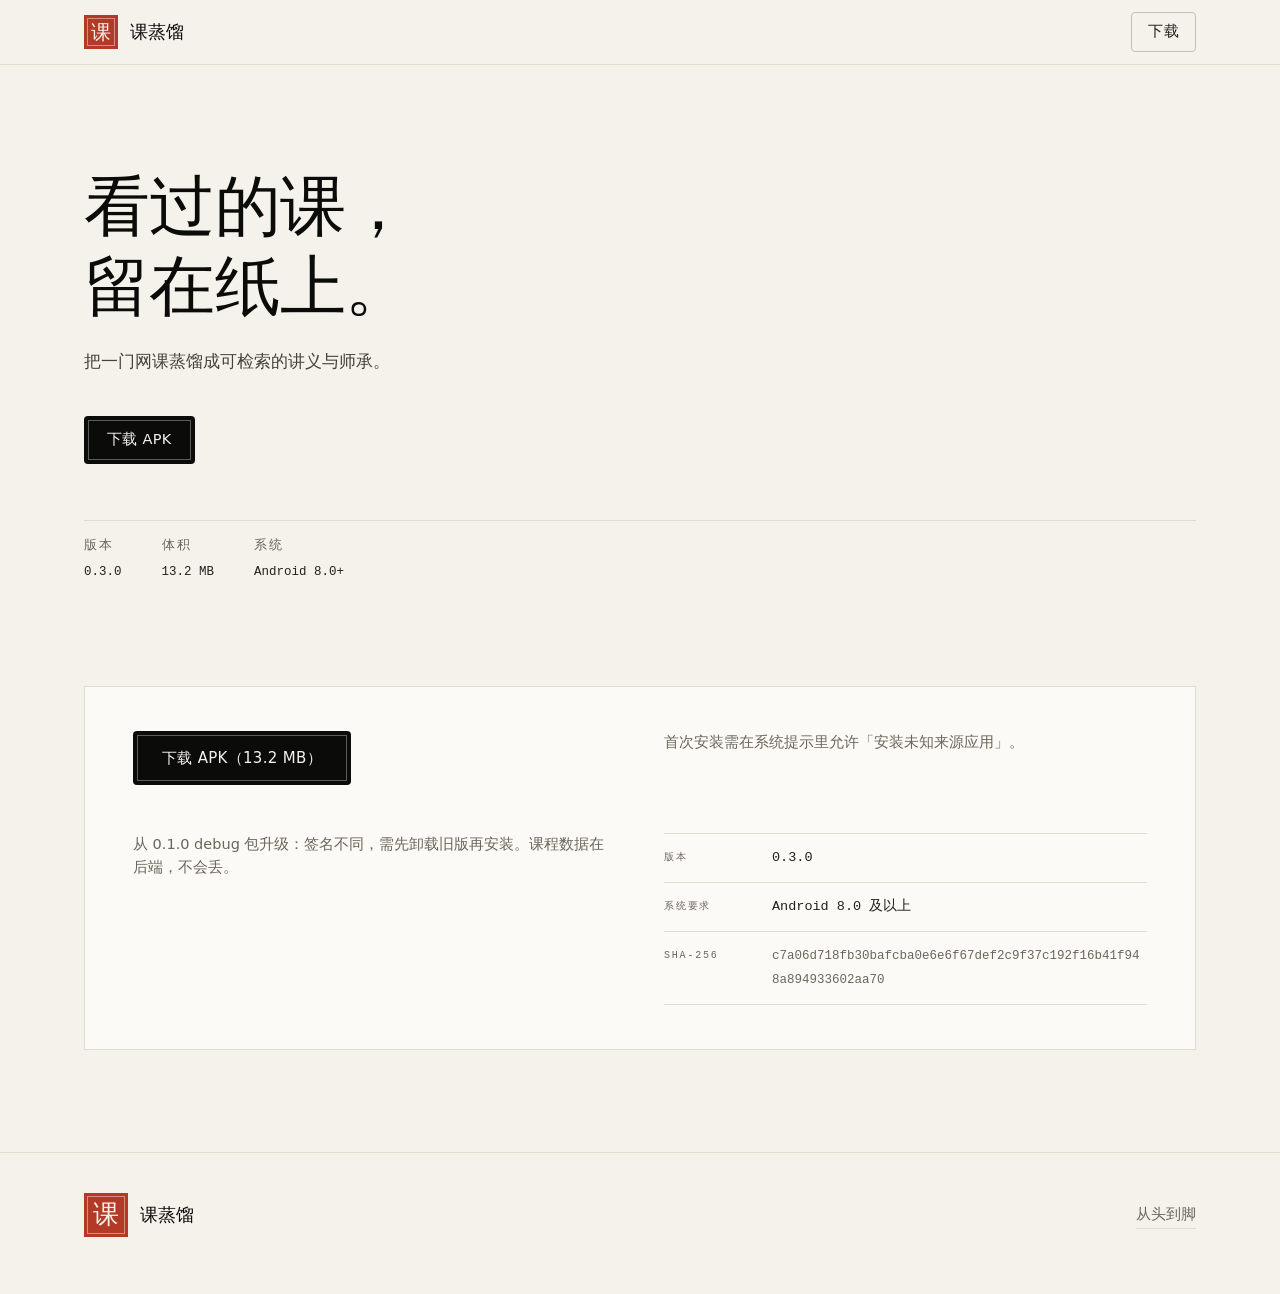
==== index.html @ f577db92 "换包：0.3.0 最终构建（401 全局退出）" ====
<!DOCTYPE html>
<html lang="zh-CN">
<head>
<meta charset="utf-8">
<meta name="viewport" content="width=device-width, initial-scale=1">
<title>课蒸馏</title>
<meta name="description" content="把一门网课蒸馏成可检索的讲义与师承。">
<link rel="canonical" href="https://dpenglish-com.github.io/keliuzheng-site/">
<meta name="theme-color" content="#F5F2EB" media="(prefers-color-scheme: light)">
<meta name="theme-color" content="#111110" media="(prefers-color-scheme: dark)">

<meta property="og:type" content="website">
<meta property="og:title" content="课蒸馏">
<meta property="og:description" content="把一门网课蒸馏成可检索的讲义与师承。">
<meta property="og:url" content="https://dpenglish-com.github.io/keliuzheng-site/">
<meta property="og:image" content="https://dpenglish-com.github.io/keliuzheng-site/assets/og.png">
<meta property="og:image:width" content="1200">
<meta property="og:image:height" content="630">
<meta property="og:locale" content="zh_CN">
<meta name="twitter:card" content="summary_large_image">

<!-- 站点图标：一枚朱印。纯几何，不含文字，不依赖系统字体。 -->
<link rel="icon" href="./favicon.svg" type="image/svg+xml">
<link rel="apple-touch-icon" href="./assets/apple-touch-icon.png">
<script>document.documentElement.className += " js";</script>
<link rel="stylesheet" href="./styles.css">

<script type="application/ld+json">
{
  "@context": "https://schema.org",
  "@type": "SoftwareApplication",
  "name": "课蒸馏",
  "applicationCategory": "EducationalApplication",
  "operatingSystem": "Android 8.0 及以上",
  "softwareVersion": "0.3.0",
  "url": "https://dpenglish-com.github.io/keliuzheng-site/",
  "description": "把一门网课蒸馏成可检索的讲义与师承。",
  "offers": { "@type": "Offer", "price": "0", "priceCurrency": "CNY" }
}
</script>
</head>
<body>

<a class="skip-link" href="#main">跳到主要内容</a>

<header class="site-header" id="site-header">
  <div class="wrap header-inner">
    <a class="brand" href="#top">
      <span class="seal" aria-hidden="true">课</span>
      <span>课蒸馏</span>
    </a>
    <a class="btn btn-line btn-small" href="#download">下载</a>
  </div>
</header>

<main id="main">

  <!-- ===================== 首屏 ===================== -->
  <section class="hero" id="top">
    <div class="wrap">
      <h1>看过的课，<br>留在纸上。</h1>
      <p class="hero-sub">把一门网课蒸馏成可检索的讲义与师承。</p>
      <div class="hero-actions">
        <a class="btn btn-primary" href="./downloads/Keliuzheng-0.3.0-release.apk" download>下载 APK</a>
      </div>
      <dl class="facts">
        <div><dt>版本</dt><dd>0.3.0</dd></div>
        <div><dt>体积</dt><dd>13.2 MB</dd></div>
        <div><dt>系统</dt><dd>Android 8.0+</dd></div>
      </dl>
    </div>
  </section>

  <!-- ===================== 下载 ===================== -->
  <section class="section" id="download">
    <div class="wrap">
      <div class="download-panel" data-reveal>
        <a class="btn btn-primary btn-large" href="./downloads/Keliuzheng-0.3.0-release.apk" download>下载 APK（13.2 MB）</a>
        <p class="download-hint">首次安装需在系统提示里允许「安装未知来源应用」。</p>
        <p class="download-hint">从 0.1.0 debug 包升级：签名不同，需先卸载旧版再安装。课程数据在后端，不会丢。</p>
        <dl class="download-specs">
          <div><dt>版本</dt><dd>0.3.0</dd></div>
          <div><dt>系统要求</dt><dd>Android 8.0 及以上</dd></div>
          <div><dt>SHA-256</dt><dd><code class="hash">c7a06d718fb30bafcba0e6e6f67def2c9f37c192f16b41f948a894933602aa70</code></dd></div>
        </dl>
      </div>
    </div>
  </section>

</main>

<footer class="site-footer" id="footer">
  <div class="wrap footer-inner">
    <div class="footer-brand">
      <span class="seal seal-lg" aria-hidden="true">课</span>
      <strong>课蒸馏</strong>
    </div>
    <a class="footer-link" href="https://dpenglish-com.github.io/">从头到脚</a>
  </div>
</footer>

<script src="./main.js" defer></script>
</body>
</html>
---- styles.css ----
/* =========================================================================
   课蒸馏 · 官网
   视觉沿用 App 的 INK 卷（.stitch/DESIGN.md）：宣纸底、焦墨字、单色朱砂，
   零阴影、零图标，分区靠细线与纸色深浅。
   页面只有四块：页头、首屏、下载、页脚。没有别的。

   与母站、PaperEcho 两站共用同一套骨架：6 档字阶、同一组间距与动效令牌、
   同一组组件名（.site-header / .btn / .site-footer / 作者与反馈）。
   差异只在色板 —— 这里是宣纸焦墨朱砂，而不是母站的中性深色。
   ========================================================================= */

/* ---------------------------------------------------------------- 纸墨 */
:root {
  --canvas: #F5F2EB;   /* 宣纸：页面底 */
  --page:   #FCFAF6;   /* 书页：比画布更亮，纸因此有厚度 */
  --edge:   #E2DCCC;

  --ink:    #0B0B0A;   /* 焦墨：标题、主操作 */
  --ink-2:  #22211D;   /* 重墨：强调正文 */
  --ink-3:  #45423B;   /* 中墨：正文 */
  --ink-4:  #6A665C;   /* 淡墨：元信息、尾注（受 AA 约束的取值） */

  --vermilion: #B23A26;  /* 朱砂：印、当前 */

  --hair: #E2DCCE;     /* 发丝线 1px */
  --rule: #C6BFAD;     /* 结构线 1px */

  --serif: "Noto Serif SC", "Source Han Serif SC", "Songti SC", "Noto Serif", serif;
  --sans: "IBM Plex Sans", "IBM Plex Sans SC", "PingFang SC", "Noto Sans SC",
          system-ui, sans-serif;
  --mono: "JetBrains Mono", "SF Mono", Menlo, ui-monospace, monospace;

  /* ---- 字阶：与母站、PaperEcho 同一套 6 档 ---- */
  --t-display: clamp(40px, 5.4vw, 66px);
  --t-title:   clamp(26px, 3.1vw, 38px);
  --t-lead:    clamp(17px, 1.3vw, 19px);
  --t-body:    16.5px;
  --t-small:   14.5px;
  --t-micro:   12.5px;

  --lh-display: 1.2;
  --lh-title:   1.34;
  --lh-body:    1.78;

  --gutter: clamp(20px, 5vw, 64px);
  --inline: 12px;
  --maxw: 1240px;
  --step: clamp(72px, 8vw, 128px);

  /* ---- 动效：三档时长 + 两条曲线，与母站同值，全部一次性 ---- */
  --dur-micro: 160ms;
  --dur-ui:    240ms;
  --dur-reveal: 620ms;
  --ease: cubic-bezier(.22, .61, .36, 1);
  --ease-out-expo: cubic-bezier(.16, 1, .3, 1);

  --radius-ctl: 4px;
}

/* 夜读：墨底纸字，「面比底更亮」以保住厚度关系。 */
@media (prefers-color-scheme: dark) {
  :root {
    --canvas: #111110; --page: #191917; --edge: #1E1E1C;
    --ink: #EDEAE2; --ink-2: #DAD6CC; --ink-3: #B9B4A8; --ink-4: #938E82;
    --vermilion: #D4553A;
    --hair: #2A2A27; --rule: #3D3B36;
  }
}

*, *::before, *::after { box-sizing: border-box; }

html { -webkit-text-size-adjust: 100%; scroll-behavior: smooth; }

body {
  margin: 0;
  background: var(--canvas);
  color: var(--ink-3);
  font-family: var(--sans);
  font-size: var(--t-body);
  line-height: var(--lh-body);
  letter-spacing: 0;
  -webkit-font-smoothing: antialiased;
  text-rendering: optimizeLegibility;
}

a { color: inherit; }

h1, h2, h3 {
  font-family: var(--serif);
  font-weight: 400;
  color: var(--ink);
  margin: 0;
  line-height: var(--lh-title);
  letter-spacing: 0;
  text-wrap: balance;
}

h2 { font-size: var(--t-title); }

p { margin: 0; }

code { font-family: var(--mono); font-size: .92em; }

:where(a, button, input, [tabindex]):focus-visible {
  outline: 2px solid var(--vermilion);
  outline-offset: 2px;
  border-radius: var(--radius-ctl);
}

.skip-link {
  position: absolute; left: -9999px; top: 0;
  background: var(--ink); color: var(--canvas);
  padding: 10px 16px; z-index: 100;
}
.skip-link:focus { left: 0; }

/* ---------------------------------------------------------------- 版心 */
.wrap {
  width: 100%;
  max-width: var(--maxw);
  margin: 0 auto;
  padding: 0 var(--gutter);
}

/* ---------------------------------------------------------------- 朱印 */
/* 方形、直角、朱砂填充＋纸色字，内嵌 1px 边款。全站唯一的图形元素。 */
.seal {
  position: relative;
  width: 34px; height: 34px;
  flex: 0 0 auto;
  background: var(--vermilion);
  color: var(--canvas);
  display: grid; place-items: center;
  font-family: var(--serif);
  font-size: 20px; line-height: 1;
  user-select: none;
}
.seal::before {
  content: ""; position: absolute; inset: 3px;
  border: 1px solid currentColor; opacity: .45;
}
.seal-lg { width: 44px; height: 44px; font-size: 26px; }

/* ---------------------------------------------------------------- 页头 */
.site-header {
  position: sticky; top: 0; z-index: 20;
  background: var(--canvas);
  border-bottom: 1px solid var(--hair);
}
/* 滚起来之后换成结构线，页头和内容之间有一条明确的分界 */
.site-header.is-scrolled { border-bottom-color: var(--rule); }

.header-inner {
  display: flex; align-items: center; justify-content: space-between;
  gap: var(--inline);
  height: 64px;
}

.brand {
  display: flex; align-items: center; gap: 12px;
  text-decoration: none;
  font-family: var(--serif); font-size: 18px; color: var(--ink);
}

/* ---------------------------------------------------------------- 按钮 */
.btn {
  display: inline-flex; align-items: center; justify-content: center;
  min-height: 48px; padding: 0 22px;
  font-size: var(--t-small); letter-spacing: .02em;
  text-decoration: none; border-radius: var(--radius-ctl);
  border: 1px solid transparent;
}

/* 主操作：焦墨填充 + 内嵌 1px 纸色细边（印章的边款）。按下缩到 .98。 */
.btn-primary {
  position: relative;
  background: var(--ink); color: var(--canvas);
  transition: transform var(--dur-micro) var(--ease);
}
.btn-primary::before {
  content: ""; position: absolute; inset: 3px;
  border: 1px solid var(--canvas); opacity: .35;
  pointer-events: none;
}
.btn-primary:active { transform: scale(.98); }

.btn-line { border-color: var(--rule); color: var(--ink-2); }
.btn-line:hover { border-color: var(--ink-2); }
.btn { transition: border-color var(--dur-ui) var(--ease), background var(--dur-ui) var(--ease); }

/* 页头里的次要入口：收窄，不抢首屏 */
.btn-small { min-height: 40px; padding: 0 16px; }

.btn-large { min-height: 54px; padding: 0 28px; font-size: 15px; }

/* ---------------------------------------------------------------- 首屏 */
.hero { padding: var(--step) 0; }

.hero h1 {
  font-size: var(--t-display);
  line-height: var(--lh-display);
  letter-spacing: -.01em;
  max-width: 12em;
}

.hero-sub {
  margin-top: 20px;
  font-size: var(--t-lead); line-height: var(--lh-body);
  color: var(--ink-3);
}

.hero-actions { margin-top: 40px; }

/* 三项事实：等宽尾注，淡墨，发丝线分隔 */
.facts {
  display: flex; flex-wrap: wrap; gap: 0;
  margin: 56px 0 0;
  padding: 0;
  border-top: 1px solid var(--hair);
}
.facts > div { padding: 14px 40px 0 0; }
.facts dt {
  font-family: var(--mono); font-size: var(--t-micro); letter-spacing: .18em;
  color: var(--ink-4); text-transform: uppercase;
}
.facts dd {
  margin: 4px 0 0;
  font-family: var(--mono); font-variant-numeric: tabular-nums;
  font-size: var(--t-micro); color: var(--ink-2);
}

/* ---------------------------------------------------------------- 下载 */
.section { padding: 0 0 96px; }

.download-panel {
  display: grid; gap: 28px;
  background: var(--page);
  border: 1px solid var(--hair);
  padding: 36px var(--gutter);
  justify-items: start;
}

.download-hint {
  font-size: var(--t-small); line-height: 1.6;
  color: var(--ink-4);
  max-width: 34em;
}

.download-specs {
  margin: 0;
  width: 100%;
  border-top: 1px solid var(--hair);
}
.download-specs > div {
  display: grid; grid-template-columns: 96px 1fr; gap: 12px;
  padding: 12px 0;
  border-bottom: 1px solid var(--hair);
}
.download-specs dt {
  font-family: var(--mono); font-size: 10px; letter-spacing: .18em;
  color: var(--ink-4); text-transform: uppercase; padding-top: 3px;
}
.download-specs dd {
  margin: 0;
  font-family: var(--mono); font-variant-numeric: tabular-nums;
  font-size: 13.5px; color: var(--ink-2);
}
.hash { word-break: break-all; font-size: var(--t-micro); color: var(--ink-4); }

/* ---------------------------------------------------------------- 页脚 */
.site-footer { border-top: 1px solid var(--hair); padding: 40px 0 56px; }

.footer-inner {
  display: flex; align-items: center; justify-content: space-between;
  gap: var(--inline);
  flex-wrap: wrap;
}

.footer-brand { display: flex; align-items: center; gap: 12px; }
.footer-brand strong {
  font-family: var(--serif); font-weight: 400;
  font-size: 18px; color: var(--ink);
}

.footer-link {
  font-size: var(--t-small); color: var(--ink-4);
  text-decoration: none;
  border-bottom: 1px solid var(--hair);
}
.footer-link { transition: color var(--dur-ui) var(--ease), border-bottom-color var(--dur-ui) var(--ease); }
.footer-link:hover { color: var(--ink-2); border-bottom-color: var(--rule); }

/* ---------------------------------------------------------------- 动效 */
/* 阅读进度：墨线延伸，焦墨不是朱砂——朱砂不做装饰。 */
.read-progress {
  position: fixed; top: 0; left: 0; z-index: 30;
  height: 2px; width: 100%;
  background: var(--ink);
  transform: scaleX(0); transform-origin: left center;
}

/* 入场只有淡入，没有位移：INK 明写「页面切换不做位移」。 */
[data-reveal] { opacity: 0; transition: opacity var(--dur-reveal) var(--ease-out-expo); }
[data-reveal].is-visible { opacity: 1; }

@media (prefers-reduced-motion: reduce) {
  html { scroll-behavior: auto; }
  *, *::before, *::after { animation: none !important; transition: none !important; }
  [data-reveal] { opacity: 1; }
  .read-progress { display: none; }
}

/* ---------------------------------------------------------------- 断点 */
@media (min-width: 900px) {
  .hero { padding: var(--step) 0; }
  .section { padding-bottom: var(--step); }
  .download-panel { grid-template-columns: 1fr 1fr; gap: 48px; padding: 44px 48px; }
  .download-panel > .btn { justify-self: start; }
}

@media (max-width: 619px) {
  .facts > div { padding-right: 24px; }
  .download-specs > div { grid-template-columns: 84px 1fr; }
}

@media print {
  .site-header, .read-progress { display: none; }
  [data-reveal] { opacity: 1; }
}
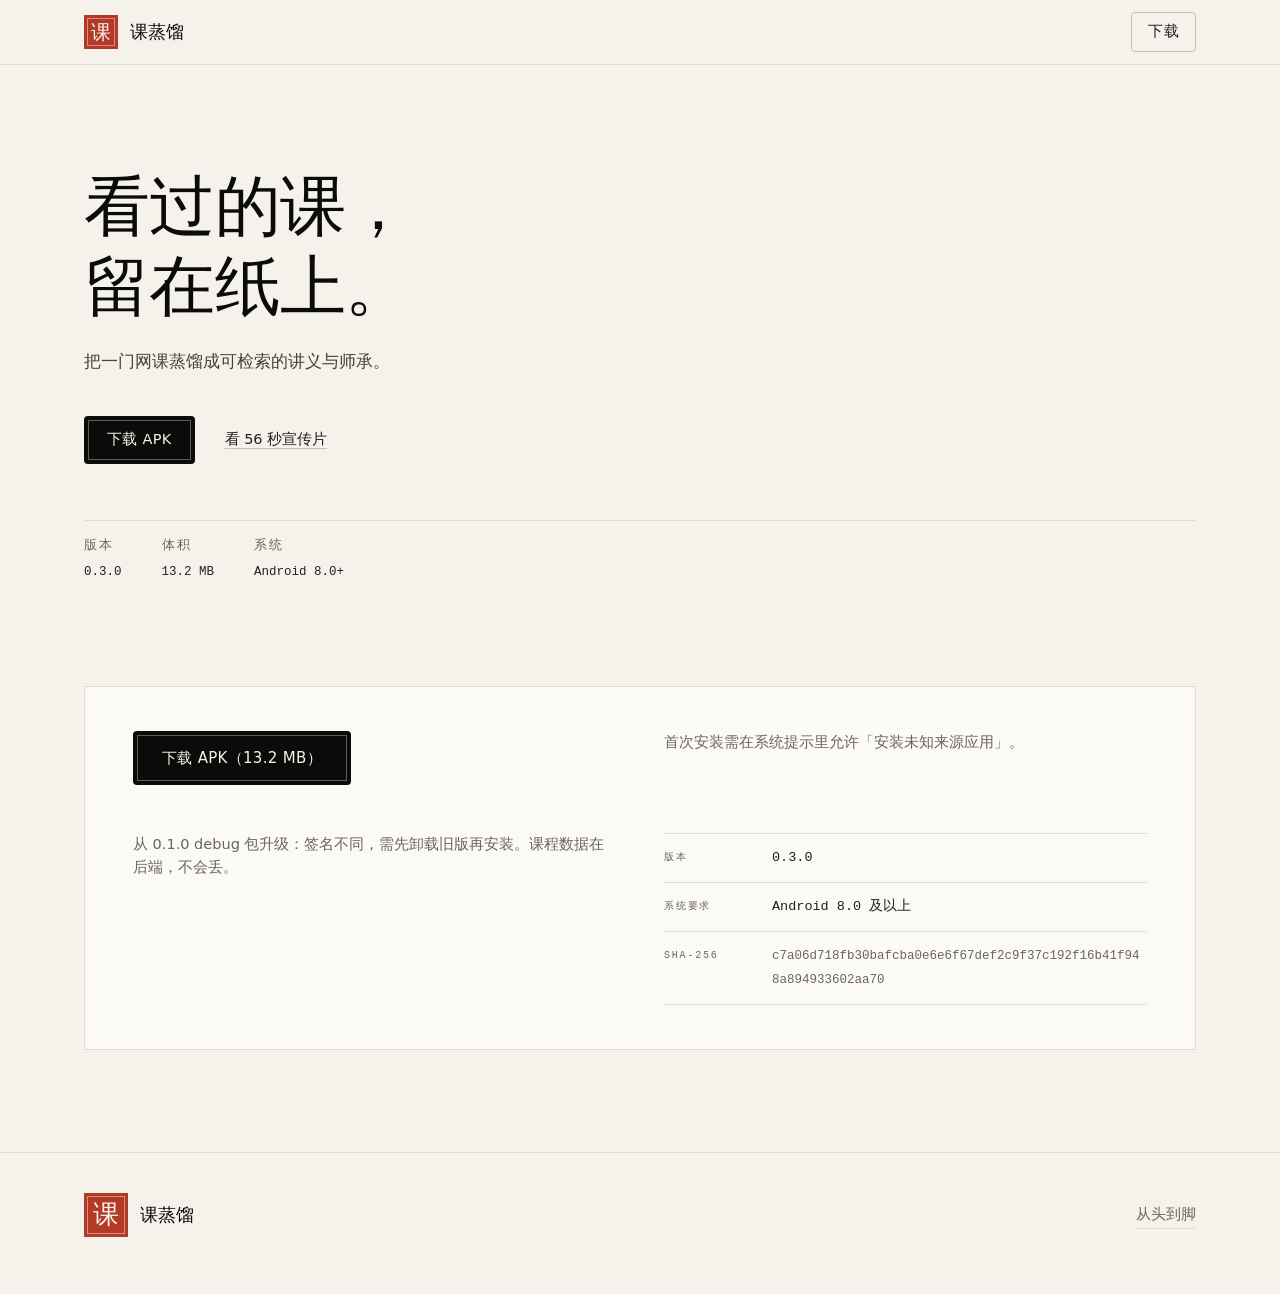
==== commit 677997d9: "官网：首屏加入 56 秒产品宣传片（无旁白，弹层播放）" ====
--- a/index.html
+++ b/index.html
@@ -18,6 +18,10 @@
 <meta property="og:image:height" content="630">
 <meta property="og:locale" content="zh_CN">
 <meta name="twitter:card" content="summary_large_image">
+<meta property="og:video" content="https://dpenglish-com.github.io/keliuzheng-site/assets/film/promo-56s.mp4">
+<meta property="og:video:type" content="video/mp4">
+<meta property="og:video:width" content="1920">
+<meta property="og:video:height" content="1080">
 
 <!-- 站点图标：一枚朱印。纯几何，不含文字，不依赖系统字体。 -->
 <link rel="icon" href="./favicon.svg" type="image/svg+xml">
@@ -62,6 +66,7 @@
       <p class="hero-sub">把一门网课蒸馏成可检索的讲义与师承。</p>
       <div class="hero-actions">
         <a class="btn btn-primary" href="./downloads/Keliuzheng-0.3.0-release.apk" download>下载 APK</a>
+        <button class="film-link" type="button" data-film-open>看 56 秒宣传片</button>
       </div>
       <dl class="facts">
         <div><dt>版本</dt><dd>0.3.0</dd></div>
@@ -99,6 +104,19 @@
   </div>
 </footer>
 
+
+<dialog class="film-dialog" id="film-dialog" aria-labelledby="film-title">
+  <div class="film-head">
+    <p class="film-title" id="film-title">课蒸馏 · 产品宣传片<span class="mono">56 秒 · 1080P · 无旁白</span></p>
+    <button class="film-close" type="button" data-film-close>关闭</button>
+  </div>
+  <video class="film-video" id="film-video" controls playsinline preload="none" poster="./assets/film/poster.jpg">
+    <source src="./assets/film/promo-56s.mp4" type="video/mp4">
+    这段宣传片需要支持 HTML5 视频的浏览器观看。
+  </video>
+  <p class="film-note">实机录制 · 真实蒸馏数据 · 原创配乐</p>
+</dialog>
+
 <script src="./main.js" defer></script>
 </body>
 </html>
--- a/styles.css
+++ b/styles.css
@@ -327,3 +327,78 @@
   .site-header, .read-progress { display: none; }
   [data-reveal] { opacity: 1; }
 }
+
+/* ---------------------------------------------------------------- 宣传片 */
+.hero-actions {
+  display: flex; flex-wrap: wrap; align-items: center;
+  gap: 18px 28px;
+}
+
+/* 次操作：文字 + 发丝下划线，触控高度仍 ≥ 48px；不用图标 */
+.film-link {
+  appearance: none; background: none; border: 0;
+  min-height: 48px; padding: 0 2px;
+  font: inherit; font-size: var(--t-small); color: var(--ink-2);
+  text-decoration: underline;
+  text-decoration-color: var(--rule);
+  text-underline-offset: 4px;
+  cursor: pointer;
+  border-radius: 0;
+}
+.film-link:hover { text-decoration-color: var(--ink-2); }
+
+body.film-open { overflow: hidden; }
+
+.film-dialog {
+  width: min(1180px, calc(100vw - 2 * var(--gutter)));
+  max-width: 1180px;
+  padding: 0;
+  border: 1px solid var(--rule);
+  border-radius: var(--radius-ctl);
+  background: var(--canvas);
+  color: var(--ink-3);
+  box-shadow: none;
+}
+.film-dialog::backdrop { background: rgba(11, 11, 10, .78); }
+
+.film-head {
+  display: flex; align-items: baseline; justify-content: space-between;
+  gap: 16px; padding: 14px var(--inline) 12px;
+  border-bottom: 1px solid var(--hair);
+}
+.film-title {
+  margin: 0;
+  font-family: var(--serif); font-size: var(--t-lead); color: var(--ink);
+}
+.film-title .mono {
+  margin-left: 10px;
+  font-family: var(--mono); font-size: var(--t-micro);
+  letter-spacing: .16em; color: var(--ink-4);
+  font-variant-numeric: tabular-nums;
+}
+.film-close {
+  appearance: none; background: none; border: 0;
+  min-height: 44px; padding: 8px 2px;
+  font: inherit; font-size: var(--t-small); color: var(--ink-4);
+  text-decoration: underline; text-decoration-color: var(--rule);
+  text-underline-offset: 4px; cursor: pointer;
+}
+.film-close:hover { color: var(--ink-2); }
+
+.film-video {
+  display: block; width: 100%; height: auto;
+  aspect-ratio: 16 / 9; background: #0B0B0A;
+}
+
+.film-note {
+  margin: 0; padding: 12px var(--inline) 14px;
+  border-top: 1px solid var(--hair);
+  font-family: var(--mono); font-size: var(--t-micro);
+  letter-spacing: .14em; color: var(--ink-4);
+}
+
+@media (max-width: 619px) {
+  .film-dialog { width: calc(100vw - 20px); }
+  .film-head { padding: 12px 12px 10px; }
+  .film-title .mono { display: block; margin: 6px 0 0; }
+}
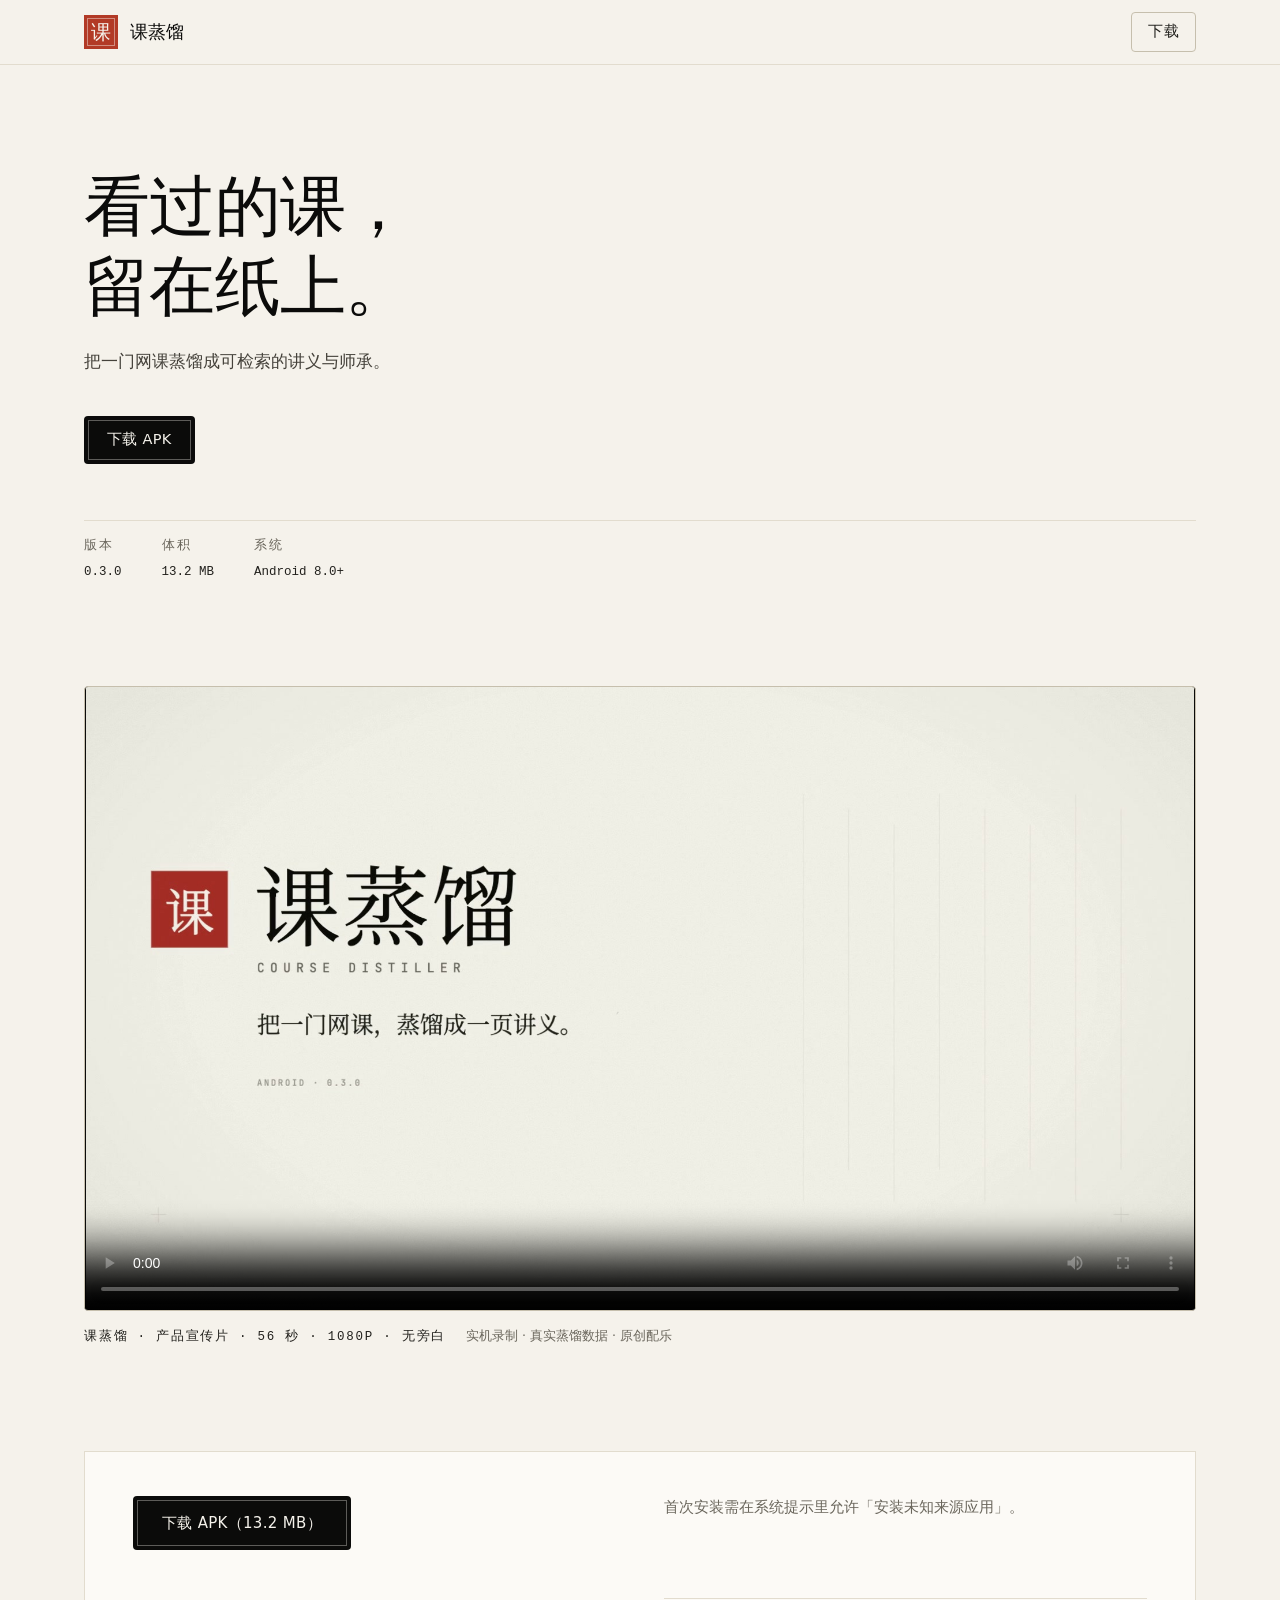
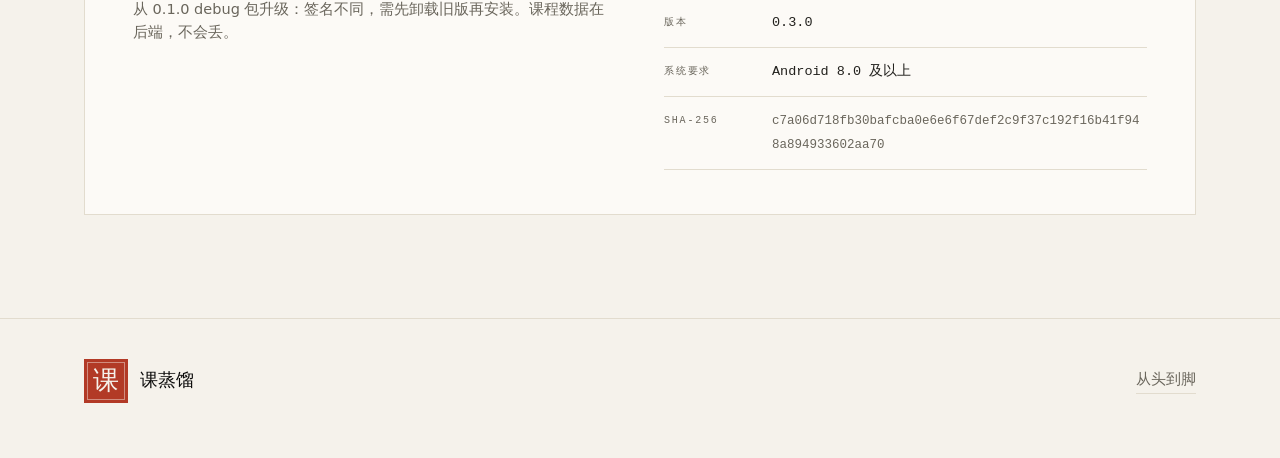
==== commit aee43f0e: "官网：宣传片改为页面直出，去掉弹层入口" ====
--- a/index.html
+++ b/index.html
@@ -66,13 +66,27 @@
       <p class="hero-sub">把一门网课蒸馏成可检索的讲义与师承。</p>
       <div class="hero-actions">
         <a class="btn btn-primary" href="./downloads/Keliuzheng-0.3.0-release.apk" download>下载 APK</a>
-        <button class="film-link" type="button" data-film-open>看 56 秒宣传片</button>
       </div>
       <dl class="facts">
         <div><dt>版本</dt><dd>0.3.0</dd></div>
         <div><dt>体积</dt><dd>13.2 MB</dd></div>
         <div><dt>系统</dt><dd>Android 8.0+</dd></div>
       </dl>
+    </div>
+  </section>
+
+
+  <!-- ===================== 宣传片 ===================== -->
+  <section class="film" id="film" aria-label="产品宣传片">
+    <div class="wrap">
+      <video class="film-video" controls playsinline preload="metadata" poster="./assets/film/poster.jpg">
+        <source src="./assets/film/promo-56s.mp4" type="video/mp4">
+        这段宣传片需要支持 HTML5 视频的浏览器观看。
+      </video>
+      <p class="film-caption">
+        <span class="mono">课蒸馏 · 产品宣传片 · 56 秒 · 1080P · 无旁白</span>
+        <span>实机录制 · 真实蒸馏数据 · 原创配乐</span>
+      </p>
     </div>
   </section>
 
@@ -105,17 +119,6 @@
 </footer>
 
 
-<dialog class="film-dialog" id="film-dialog" aria-labelledby="film-title">
-  <div class="film-head">
-    <p class="film-title" id="film-title">课蒸馏 · 产品宣传片<span class="mono">56 秒 · 1080P · 无旁白</span></p>
-    <button class="film-close" type="button" data-film-close>关闭</button>
-  </div>
-  <video class="film-video" id="film-video" controls playsinline preload="none" poster="./assets/film/poster.jpg">
-    <source src="./assets/film/promo-56s.mp4" type="video/mp4">
-    这段宣传片需要支持 HTML5 视频的浏览器观看。
-  </video>
-  <p class="film-note">实机录制 · 真实蒸馏数据 · 原创配乐</p>
-</dialog>
 
 <script src="./main.js" defer></script>
 </body>
--- a/styles.css
+++ b/styles.css
@@ -329,76 +329,27 @@
 }
 
 /* ---------------------------------------------------------------- 宣传片 */
-.hero-actions {
-  display: flex; flex-wrap: wrap; align-items: center;
-  gap: 18px 28px;
-}
-
-/* 次操作：文字 + 发丝下划线，触控高度仍 ≥ 48px；不用图标 */
-.film-link {
-  appearance: none; background: none; border: 0;
-  min-height: 48px; padding: 0 2px;
-  font: inherit; font-size: var(--t-small); color: var(--ink-2);
-  text-decoration: underline;
-  text-decoration-color: var(--rule);
-  text-underline-offset: 4px;
-  cursor: pointer;
-  border-radius: 0;
-}
-.film-link:hover { text-decoration-color: var(--ink-2); }
-
-body.film-open { overflow: hidden; }
-
-.film-dialog {
-  width: min(1180px, calc(100vw - 2 * var(--gutter)));
-  max-width: 1180px;
-  padding: 0;
+.film { padding: 0 0 var(--step); scroll-margin-top: 72px; }
+
+.film-video {
+  display: block; width: 100%; height: auto;
+  aspect-ratio: 16 / 9;
+  background: #0B0B0A;
   border: 1px solid var(--rule);
   border-radius: var(--radius-ctl);
-  background: var(--canvas);
-  color: var(--ink-3);
-  box-shadow: none;
-}
-.film-dialog::backdrop { background: rgba(11, 11, 10, .78); }
-
-.film-head {
-  display: flex; align-items: baseline; justify-content: space-between;
-  gap: 16px; padding: 14px var(--inline) 12px;
-  border-bottom: 1px solid var(--hair);
-}
-.film-title {
-  margin: 0;
-  font-family: var(--serif); font-size: var(--t-lead); color: var(--ink);
-}
-.film-title .mono {
-  margin-left: 10px;
-  font-family: var(--mono); font-size: var(--t-micro);
-  letter-spacing: .16em; color: var(--ink-4);
-  font-variant-numeric: tabular-nums;
-}
-.film-close {
-  appearance: none; background: none; border: 0;
-  min-height: 44px; padding: 8px 2px;
-  font: inherit; font-size: var(--t-small); color: var(--ink-4);
-  text-decoration: underline; text-decoration-color: var(--rule);
-  text-underline-offset: 4px; cursor: pointer;
-}
-.film-close:hover { color: var(--ink-2); }
-
-.film-video {
-  display: block; width: 100%; height: auto;
-  aspect-ratio: 16 / 9; background: #0B0B0A;
-}
-
-.film-note {
-  margin: 0; padding: 12px var(--inline) 14px;
-  border-top: 1px solid var(--hair);
-  font-family: var(--mono); font-size: var(--t-micro);
-  letter-spacing: .14em; color: var(--ink-4);
+}
+
+.film-caption {
+  display: flex; flex-wrap: wrap; align-items: baseline;
+  gap: 6px 20px; margin: 14px 0 0;
+  font-size: var(--t-micro); color: var(--ink-4);
+}
+.film-caption .mono {
+  font-family: var(--mono); letter-spacing: .14em;
+  color: var(--ink-2); font-variant-numeric: tabular-nums;
 }
 
 @media (max-width: 619px) {
-  .film-dialog { width: calc(100vw - 20px); }
-  .film-head { padding: 12px 12px 10px; }
-  .film-title .mono { display: block; margin: 6px 0 0; }
-}
+  .film-caption { display: block; }
+  .film-caption .mono { display: block; margin-bottom: 4px; }
+}
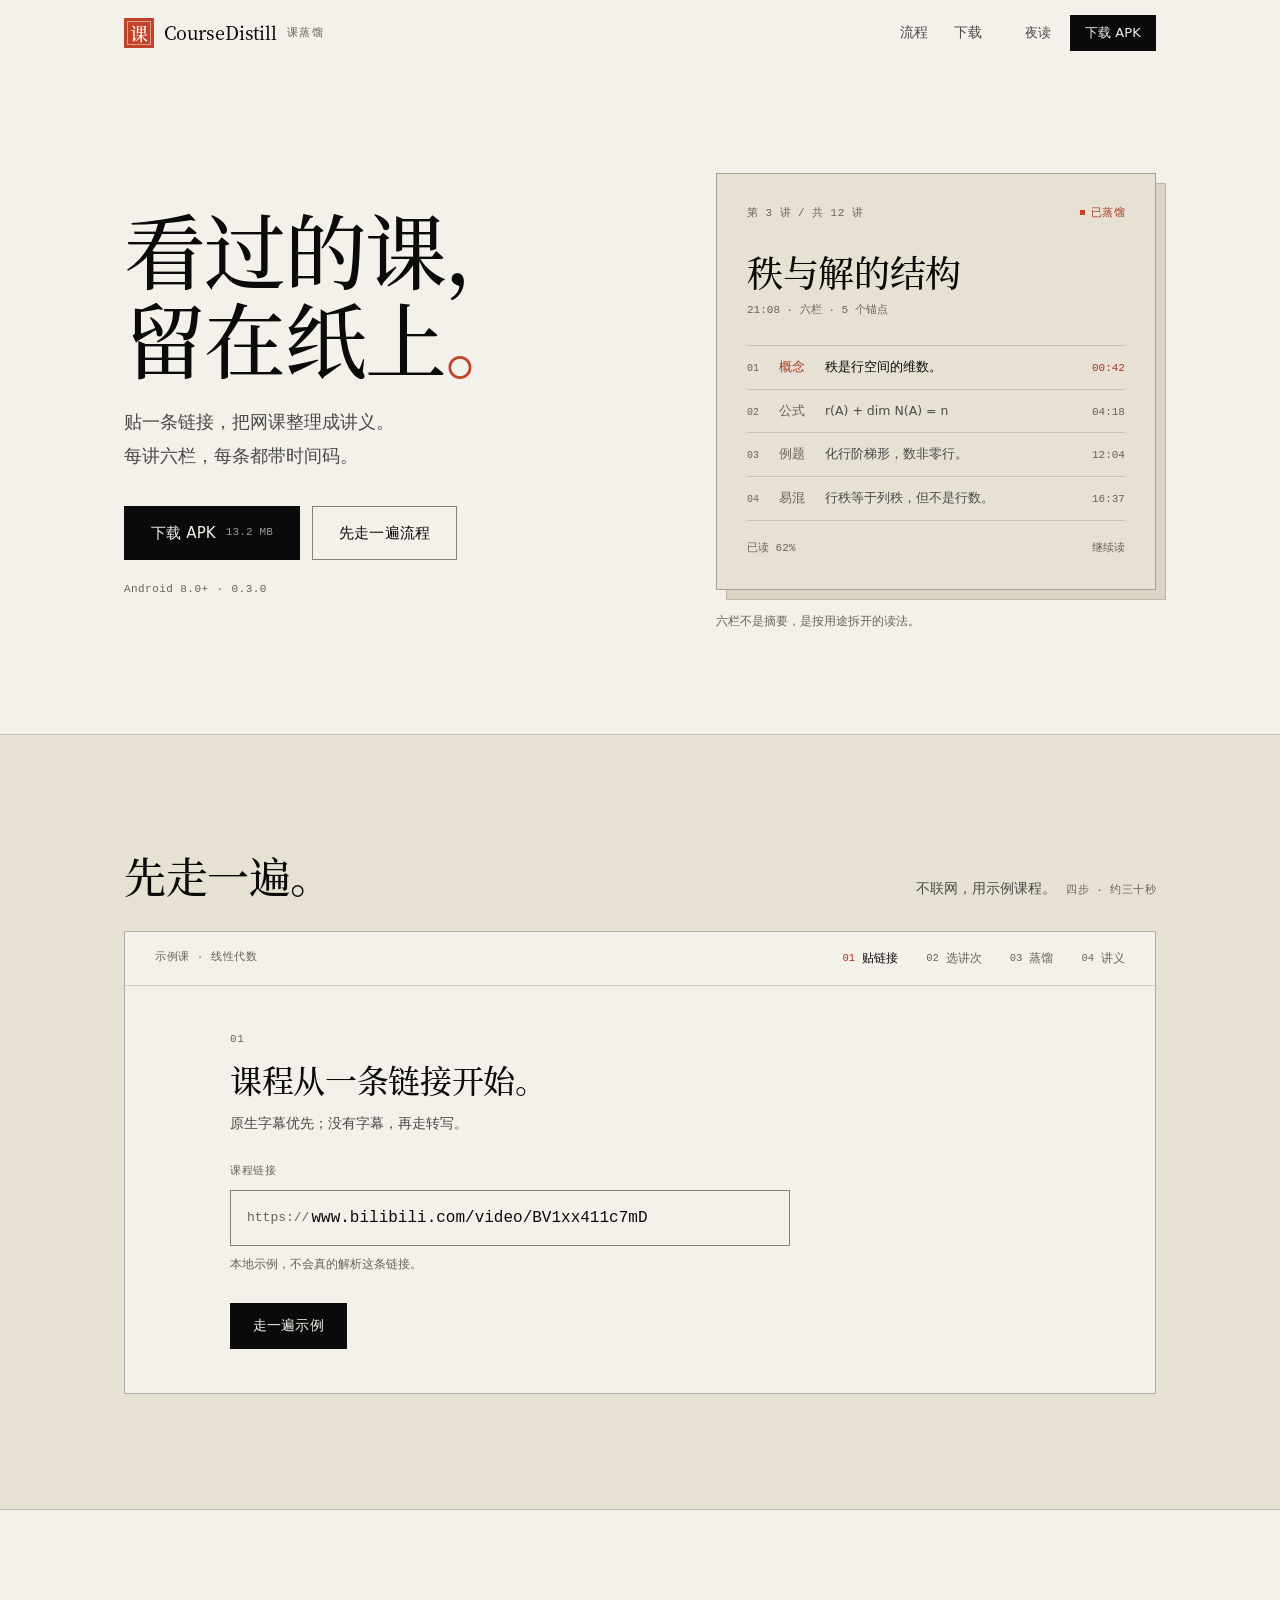
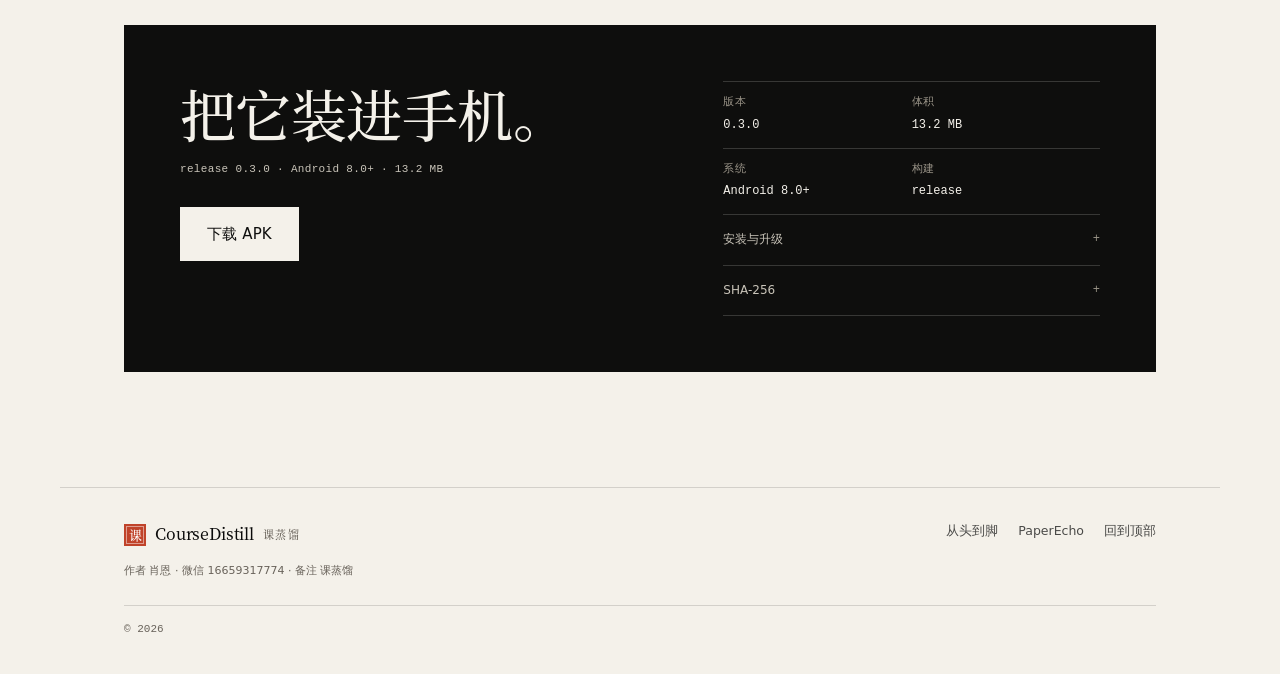
==== commit 537e0905: "官网重构：纸墨流程与 0.3.0 发布" ====
--- a/index.html
+++ b/index.html
@@ -1,125 +1,351 @@
-<!DOCTYPE html>
+<!doctype html>
 <html lang="zh-CN">
 <head>
 <meta charset="utf-8">
 <meta name="viewport" content="width=device-width, initial-scale=1">
-<title>课蒸馏</title>
-<meta name="description" content="把一门网课蒸馏成可检索的讲义与师承。">
+<title>CourseDistill 课蒸馏 · 把网课整理成讲义</title>
+<meta name="description" content="贴一条课程链接，把一门网课整理成可检索的讲义。一讲六栏，每条都带能回到原话的时间码。">
+<meta name="color-scheme" content="light dark">
+<meta name="theme-color" content="#F4F1EA">
 <link rel="canonical" href="https://dpenglish-com.github.io/keliuzheng-site/">
-<meta name="theme-color" content="#F5F2EB" media="(prefers-color-scheme: light)">
-<meta name="theme-color" content="#111110" media="(prefers-color-scheme: dark)">
-
+<link rel="icon" href="favicon.svg" type="image/svg+xml">
+<link rel="apple-touch-icon" href="assets/apple-touch-icon.png">
 <meta property="og:type" content="website">
-<meta property="og:title" content="课蒸馏">
-<meta property="og:description" content="把一门网课蒸馏成可检索的讲义与师承。">
+<meta property="og:title" content="CourseDistill 课蒸馏 · 看过的课，留在纸上">
+<meta property="og:description" content="贴一条课程链接，把网课整理成可检索的讲义。一讲六栏，每条都带时间码。">
 <meta property="og:url" content="https://dpenglish-com.github.io/keliuzheng-site/">
 <meta property="og:image" content="https://dpenglish-com.github.io/keliuzheng-site/assets/og.png">
 <meta property="og:image:width" content="1200">
 <meta property="og:image:height" content="630">
 <meta property="og:locale" content="zh_CN">
 <meta name="twitter:card" content="summary_large_image">
-<meta property="og:video" content="https://dpenglish-com.github.io/keliuzheng-site/assets/film/promo-56s.mp4">
-<meta property="og:video:type" content="video/mp4">
-<meta property="og:video:width" content="1920">
-<meta property="og:video:height" content="1080">
-
-<!-- 站点图标：一枚朱印。纯几何，不含文字，不依赖系统字体。 -->
-<link rel="icon" href="./favicon.svg" type="image/svg+xml">
-<link rel="apple-touch-icon" href="./assets/apple-touch-icon.png">
-<script>document.documentElement.className += " js";</script>
-<link rel="stylesheet" href="./styles.css">
-
+<script>
+(function () {
+  var t;
+  try { t = localStorage.getItem('keliuzheng-theme'); } catch (e) {}
+  if (t !== 'light' && t !== 'dark') {
+    t = window.matchMedia && window.matchMedia('(prefers-color-scheme: dark)').matches ? 'dark' : 'light';
+  }
+  document.documentElement.setAttribute('data-theme', t);
+  document.documentElement.classList.add('js');
+  var m = document.querySelector('meta[name="theme-color"]');
+  if (m) m.setAttribute('content', t === 'dark' ? '#0C0C0C' : '#F4F1EA');
+})();
+</script>
+<link rel="preload" href="assets/fonts/keliuzheng-serif.woff2?v=2" as="font" type="font/woff2" crossorigin>
+<link rel="stylesheet" href="styles.css">
 <script type="application/ld+json">
 {
   "@context": "https://schema.org",
   "@type": "SoftwareApplication",
-  "name": "课蒸馏",
+  "name": "CourseDistill 课蒸馏",
   "applicationCategory": "EducationalApplication",
   "operatingSystem": "Android 8.0 及以上",
   "softwareVersion": "0.3.0",
   "url": "https://dpenglish-com.github.io/keliuzheng-site/",
-  "description": "把一门网课蒸馏成可检索的讲义与师承。",
+  "description": "把一门网课整理成可检索的讲义，一讲六栏，每条都带时间码。",
   "offers": { "@type": "Offer", "price": "0", "priceCurrency": "CNY" }
 }
 </script>
 </head>
 <body>
-
-<a class="skip-link" href="#main">跳到主要内容</a>
-
-<header class="site-header" id="site-header">
-  <div class="wrap header-inner">
-    <a class="brand" href="#top">
+<a class="skip" href="#main">跳到主要内容</a>
+<div class="read-progress" aria-hidden="true"><span id="read-progress-fill"></span></div>
+
+<header class="site-head" id="site-head">
+  <div class="wrap head-in">
+    <a class="brand" href="#top" aria-label="课 CourseDistill 课蒸馏 首页">
       <span class="seal" aria-hidden="true">课</span>
-      <span>课蒸馏</span>
+      <span class="brand-en">CourseDistill</span>
+      <span class="brand-cn">课蒸馏</span>
     </a>
-    <a class="btn btn-line btn-small" href="#download">下载</a>
+    <nav class="nav" aria-label="页面导航">
+      <a href="#flow" data-nav="flow">流程</a>
+      <a href="#download" data-nav="download">下载</a>
+    </nav>
+    <div class="head-actions">
+      <button class="theme" id="theme-toggle" type="button">夜读</button>
+      <a class="btn btn-solid btn-small head-dl" href="downloads/Keliuzheng-0.3.0-release.apk" download>下载 APK</a>
+    </div>
   </div>
 </header>
 
 <main id="main">
-
-  <!-- ===================== 首屏 ===================== -->
-  <section class="hero" id="top">
+  <section class="hero wrap" id="top">
+    <div class="hero-copy">
+      <h1>看过的课，<br>留在纸上<span class="end">。</span></h1>
+      <p class="hero-lead">贴一条链接，把网课整理成讲义。<br>每讲六栏，每条都带时间码。</p>
+      <div class="hero-actions">
+        <a class="btn btn-solid btn-lg" href="downloads/Keliuzheng-0.3.0-release.apk" download>下载 APK<span class="btn-note">13.2 MB</span></a>
+        <a class="btn btn-line btn-lg" href="#flow">先走一遍流程</a>
+      </div>
+      <p class="hero-meta mono">Android 8.0+<span>·</span>0.3.0</p>
+    </div>
+
+    <figure class="hero-sheet">
+      <div class="sheet-wrap">
+        <article class="sheet">
+          <header class="sheet-head mono">
+            <span>第 3 讲 / 共 12 讲</span>
+            <span class="sheet-status">已蒸馏</span>
+          </header>
+          <h2>秩与解的结构</h2>
+          <p class="sheet-sub mono">21:08 · 六栏 · 5 个锚点</p>
+          <ul class="sheet-rows">
+            <li class="is-current"><span class="no mono">01</span><span class="k">概念</span><span class="v">秩是行空间的维数。</span><span class="t mono">00:42</span></li>
+            <li><span class="no mono">02</span><span class="k">公式</span><span class="v">r(A) + dim N(A) = n</span><span class="t mono">04:18</span></li>
+            <li><span class="no mono">03</span><span class="k">例题</span><span class="v">化行阶梯形，数非零行。</span><span class="t mono">12:04</span></li>
+            <li><span class="no mono">04</span><span class="k">易混</span><span class="v">行秩等于列秩，但不是行数。</span><span class="t mono">16:37</span></li>
+          </ul>
+          <p class="sheet-foot mono"><span>已读 62%</span><span>继续读</span></p>
+        </article>
+      </div>
+      <figcaption>六栏不是摘要，是按用途拆开的读法。</figcaption>
+    </figure>
+  </section>
+
+  <section class="flow-band" id="flow">
     <div class="wrap">
-      <h1>看过的课，<br>留在纸上。</h1>
-      <p class="hero-sub">把一门网课蒸馏成可检索的讲义与师承。</p>
-      <div class="hero-actions">
-        <a class="btn btn-primary" href="./downloads/Keliuzheng-0.3.0-release.apk" download>下载 APK</a>
-      </div>
-      <dl class="facts">
-        <div><dt>版本</dt><dd>0.3.0</dd></div>
-        <div><dt>体积</dt><dd>13.2 MB</dd></div>
-        <div><dt>系统</dt><dd>Android 8.0+</dd></div>
-      </dl>
+      <header class="flow-head">
+        <h2>先走一遍。</h2>
+        <p>不联网，用示例课程。<span class="flow-time mono">四步 · 约三十秒</span></p>
+      </header>
+
+      <div class="app" id="demo" data-step="1">
+        <div class="app-bar">
+          <span class="app-title mono">示例课 · 线性代数</span>
+          <ol class="stepper" aria-label="流程进度">
+            <li class="is-current" data-step-label="1" aria-current="step"><span>01</span>贴链接</li>
+            <li data-step-label="2"><span>02</span>选讲次</li>
+            <li data-step-label="3"><span>03</span>蒸馏</li>
+            <li data-step-label="4"><span>04</span>讲义</li>
+          </ol>
+        </div>
+
+        <div class="app-body">
+          <section class="panel" data-panel="1" aria-labelledby="panel-1-title">
+            <div class="panel-in">
+              <p class="panel-step mono">01</p>
+              <h3 id="panel-1-title" tabindex="-1">课程从一条链接开始。</h3>
+              <p class="panel-lead">原生字幕优先；没有字幕，再走转写。</p>
+              <form class="link-form" id="link-form" novalidate>
+                <label class="field-label mono" for="course-url">课程链接</label>
+                <div class="field" id="url-field">
+                  <span class="field-prefix" aria-hidden="true">https://</span>
+                  <input id="course-url" name="url" type="text" inputmode="url" autocomplete="off" spellcheck="false" value="www.bilibili.com/video/BV1xx411c7mD" aria-describedby="url-hint">
+                </div>
+                <p class="field-hint" id="url-hint" aria-live="polite">本地示例，不会真的解析这条链接。</p>
+                <div class="panel-actions">
+                  <button class="btn btn-solid" type="submit" id="parse-btn">走一遍示例</button>
+                </div>
+              </form>
+            </div>
+          </section>
+
+          <section class="panel" data-panel="2" aria-labelledby="panel-2-title" hidden>
+            <div class="panel-in">
+              <p class="panel-step mono">02</p>
+              <div class="pick-head">
+                <div>
+                  <h3 id="panel-2-title" tabindex="-1">要读哪几讲？</h3>
+                  <p class="panel-lead mono" id="found-count">示例课程 · 4 讲</p>
+                </div>
+                <button class="text-btn" type="button" id="toggle-all">取消全选</button>
+              </div>
+              <ul class="episodes" id="episodes">
+                <li>
+                  <label class="episode">
+                    <input type="checkbox" value="1" checked>
+                    <span class="check" aria-hidden="true"></span>
+                    <span class="ep-no mono">01</span>
+                    <span class="ep-name">向量与线性空间</span>
+                    <span class="ep-meta mono">18:42</span>
+                  </label>
+                </li>
+                <li>
+                  <label class="episode">
+                    <input type="checkbox" value="2" checked>
+                    <span class="check" aria-hidden="true"></span>
+                    <span class="ep-no mono">02</span>
+                    <span class="ep-name">矩阵与线性变换</span>
+                    <span class="ep-meta mono">24:16</span>
+                  </label>
+                </li>
+                <li>
+                  <label class="episode">
+                    <input type="checkbox" value="3" checked>
+                    <span class="check" aria-hidden="true"></span>
+                    <span class="ep-no mono">03</span>
+                    <span class="ep-name">秩与解的结构</span>
+                    <span class="ep-meta mono">21:08</span>
+                  </label>
+                </li>
+                <li>
+                  <label class="episode">
+                    <input type="checkbox" value="4" checked>
+                    <span class="check" aria-hidden="true"></span>
+                    <span class="ep-no mono">04</span>
+                    <span class="ep-name">特征值与特征向量</span>
+                    <span class="ep-meta mono">27:35</span>
+                  </label>
+                </li>
+              </ul>
+              <div class="panel-actions split">
+                <button class="text-btn" type="button" id="back-1">返回</button>
+                <div class="actions-right">
+                  <span class="sel-count mono" id="sel-count">已选 4 讲</span>
+                  <button class="btn btn-solid" type="button" id="start-btn">开始蒸馏</button>
+                </div>
+              </div>
+            </div>
+          </section>
+
+          <section class="panel" data-panel="3" aria-labelledby="panel-3-title" hidden>
+            <div class="panel-in">
+              <p class="panel-step mono">03</p>
+              <div class="distill-head">
+                <div>
+                  <h3 id="panel-3-title" tabindex="-1">示例在跑。</h3>
+                  <p class="panel-lead">可以先跳过，直接看讲义。</p>
+                </div>
+                <span class="mono" id="distill-percent">0%</span>
+              </div>
+              <div class="progress" id="distill-progress" role="progressbar" aria-labelledby="panel-3-title" aria-valuemin="0" aria-valuemax="100" aria-valuenow="0"><span id="distill-fill"></span></div>
+              <ul class="jobs" id="jobs"></ul>
+              <div class="panel-actions split">
+                <button class="text-btn" type="button" id="skip-btn">直接看结果</button>
+                <button class="btn btn-solid" type="button" id="read-btn" hidden>看讲义样张</button>
+              </div>
+              <p class="demo-note mono" id="distill-live" aria-live="polite">演示已加速。</p>
+            </div>
+          </section>
+
+          <section class="panel" data-panel="4" aria-labelledby="panel-4-title" hidden>
+            <div class="panel-in">
+              <p class="panel-step mono">04</p>
+              <div class="reader-head">
+                <div>
+                  <p class="reader-course mono">示例课 · 线性代数</p>
+                  <h3 id="panel-4-title" tabindex="-1">秩与解的结构</h3>
+                </div>
+                <div class="reader-pick" id="reader-pick" hidden>
+                  <label class="field-label mono" for="reader-episode">已选讲次</label>
+                  <select class="reader-select mono" id="reader-episode"></select>
+                </div>
+                <span class="reader-meta mono" id="reader-meta">第 3 讲 · 21:08</span>
+              </div>
+
+              <div class="reader">
+                <div class="reader-tabs" role="tablist" aria-label="讲义六栏">
+                  <button role="tab" id="tab-1" aria-controls="pane-1" aria-selected="true" tabindex="0" class="is-active"><span class="mono">01</span>概念</button>
+                  <button role="tab" id="tab-2" aria-controls="pane-2" aria-selected="false" tabindex="-1"><span class="mono">02</span>公式</button>
+                  <button role="tab" id="tab-3" aria-controls="pane-3" aria-selected="false" tabindex="-1"><span class="mono">03</span>推导</button>
+                  <button role="tab" id="tab-4" aria-controls="pane-4" aria-selected="false" tabindex="-1"><span class="mono">04</span>例题</button>
+                  <button role="tab" id="tab-5" aria-controls="pane-5" aria-selected="false" tabindex="-1"><span class="mono">05</span>易混</button>
+                  <button role="tab" id="tab-6" aria-controls="pane-6" aria-selected="false" tabindex="-1"><span class="mono">06</span>考点</button>
+                </div>
+
+                <div class="reader-panes">
+                  <section class="pane is-active" role="tabpanel" id="pane-1" aria-labelledby="tab-1" tabindex="0">
+                    <p>秩是行空间的维数，也等于列空间的维数；它衡量矩阵独立信息的多少。</p>
+                    <button class="stamp" type="button" aria-expanded="false" aria-controls="quote-1">00:42 · 示例原文</button>
+                    <blockquote class="quote" id="quote-1" hidden>“行秩和列秩相等，这是结论；先抓住行空间，秩就有定义了。”</blockquote>
+                  </section>
+
+                  <section class="pane" role="tabpanel" id="pane-2" aria-labelledby="tab-2" tabindex="0" hidden>
+                    <p>A 有 n 列时，r(A) + dim N(A) = n。列满秩只保证“有解时唯一”，不是无条件有唯一解。</p>
+                    <p class="formula mono">r(A) + dim N(A) = n</p>
+                    <button class="stamp" type="button" aria-expanded="false" aria-controls="quote-2">04:18 · 示例原文</button>
+                    <blockquote class="quote" id="quote-2" hidden>“先看列数，再看秩。解的自由度，就是列数减秩。”</blockquote>
+                  </section>
+
+                  <section class="pane" role="tabpanel" id="pane-3" aria-labelledby="tab-3" tabindex="0" hidden>
+                    <p>初等行变换不改变行空间；化成行阶梯形后，非零行的数量就是秩。</p>
+                    <button class="stamp" type="button" aria-expanded="false" aria-controls="quote-3">07:05 · 示例原文</button>
+                    <blockquote class="quote" id="quote-3" hidden>“行变换只是在换一组基，空间本身没动，所以秩不会变。”</blockquote>
+                  </section>
+
+                  <section class="pane" role="tabpanel" id="pane-4" aria-labelledby="tab-4" tabindex="0" hidden>
+                    <p>A 是 3×5 矩阵且 r(A)=3 时，dim N(A)=5−3=2。减的是列数，不是行数。</p>
+                    <button class="stamp" type="button" aria-expanded="false" aria-controls="quote-4">12:04 · 示例原文</button>
+                    <blockquote class="quote" id="quote-4" hidden>“我不急着解方程，先把秩数出来，后面就只剩写参数。”</blockquote>
+                  </section>
+
+                  <section class="pane" role="tabpanel" id="pane-5" aria-labelledby="tab-5" tabindex="0" hidden>
+                    <p>r(A+B) ≤ r(A)+r(B)，等号只是特例；r(AB) ≤ min{r(A), r(B)}。</p>
+                    <button class="stamp" type="button" aria-expanded="false" aria-controls="quote-5">16:37 · 示例原文</button>
+                    <blockquote class="quote" id="quote-5" hidden>“rank(A+B) 最多是两者之和，等号成立是特例，不是规律。”</blockquote>
+                  </section>
+
+                  <section class="pane" role="tabpanel" id="pane-6" aria-labelledby="tab-6" tabindex="0" hidden>
+                    <p>非齐次方程 Ax=b 有解，当且仅当 r(A)=r([A|b])；有解时自由度是 n−r(A)。</p>
+                    <button class="stamp" type="button" aria-expanded="false" aria-controls="quote-6">18:32 · 示例原文</button>
+                    <blockquote class="quote" id="quote-6" hidden>“参数题不是难题，它只是把秩的讨论拆成了几种情况。”</blockquote>
+                  </section>
+                </div>
+              </div>
+
+              <div class="panel-actions split">
+                <button class="text-btn" type="button" id="restart">重新走一遍</button>
+                <a class="btn btn-solid" href="#download">下载 APK</a>
+              </div>
+            </div>
+          </section>
+        </div>
+      </div>
+      <noscript><p class="noscript">流程演示需要 JavaScript；下载与安装信息不受影响。</p></noscript>
     </div>
   </section>
 
-
-  <!-- ===================== 宣传片 ===================== -->
-  <section class="film" id="film" aria-label="产品宣传片">
-    <div class="wrap">
-      <video class="film-video" controls playsinline preload="metadata" poster="./assets/film/poster.jpg">
-        <source src="./assets/film/promo-56s.mp4" type="video/mp4">
-        这段宣传片需要支持 HTML5 视频的浏览器观看。
-      </video>
-      <p class="film-caption">
-        <span class="mono">课蒸馏 · 产品宣传片 · 56 秒 · 1080P · 无旁白</span>
-        <span>实机录制 · 真实蒸馏数据 · 原创配乐</span>
-      </p>
+  <section class="download wrap" id="download">
+    <div class="download-card">
+      <div class="download-main">
+        <h2>把它装进手机。</h2>
+        <p class="download-sub mono">release 0.3.0 · Android 8.0+ · 13.2 MB</p>
+        <div class="download-actions">
+          <a class="btn btn-paper btn-lg" href="downloads/Keliuzheng-0.3.0-release.apk" download>下载 APK</a>
+        </div>
+      </div>
+      <div class="download-side">
+        <dl class="download-facts">
+          <div><dt>版本</dt><dd>0.3.0</dd></div>
+          <div><dt>体积</dt><dd>13.2 MB</dd></div>
+          <div><dt>系统</dt><dd>Android 8.0+</dd></div>
+          <div><dt>构建</dt><dd>release</dd></div>
+        </dl>
+        <details class="fold">
+          <summary>安装与升级</summary>
+          <ol>
+            <li>下载后打开 APK。</li>
+            <li>按系统提示，允许安装未知来源应用。</li>
+            <li>从 0.1.0 debug 升级：先卸载旧版；课程数据在后端，不会丢。</li>
+          </ol>
+        </details>
+        <details class="fold">
+          <summary>SHA-256</summary>
+          <code id="sha">c7a06d718fb30bafcba0e6e6f67def2c9f37c192f16b41f948a894933602aa70</code>
+          <button class="text-btn copy-btn" id="copy-sha" type="button">复制校验值</button>
+        </details>
+      </div>
     </div>
   </section>
-
-  <!-- ===================== 下载 ===================== -->
-  <section class="section" id="download">
-    <div class="wrap">
-      <div class="download-panel" data-reveal>
-        <a class="btn btn-primary btn-large" href="./downloads/Keliuzheng-0.3.0-release.apk" download>下载 APK（13.2 MB）</a>
-        <p class="download-hint">首次安装需在系统提示里允许「安装未知来源应用」。</p>
-        <p class="download-hint">从 0.1.0 debug 包升级：签名不同，需先卸载旧版再安装。课程数据在后端，不会丢。</p>
-        <dl class="download-specs">
-          <div><dt>版本</dt><dd>0.3.0</dd></div>
-          <div><dt>系统要求</dt><dd>Android 8.0 及以上</dd></div>
-          <div><dt>SHA-256</dt><dd><code class="hash">c7a06d718fb30bafcba0e6e6f67def2c9f37c192f16b41f948a894933602aa70</code></dd></div>
-        </dl>
-      </div>
-    </div>
-  </section>
-
 </main>
 
-<footer class="site-footer" id="footer">
-  <div class="wrap footer-inner">
-    <div class="footer-brand">
-      <span class="seal seal-lg" aria-hidden="true">课</span>
-      <strong>课蒸馏</strong>
-    </div>
-    <a class="footer-link" href="https://dpenglish-com.github.io/">从头到脚</a>
+<footer class="site-foot wrap">
+  <div class="foot-in">
+    <p class="foot-brand"><span class="seal seal-sm" aria-hidden="true">课</span><span class="foot-en mono">CourseDistill</span><span class="foot-cn">课蒸馏</span></p>
+    <p class="foot-meta">作者 肖恩 · 微信 16659317774 · 备注 课蒸馏</p>
+    <div class="foot-links">
+      <a href="https://dpenglish-com.github.io/">从头到脚</a>
+      <a href="https://dpenglish-com.github.io/paperecho-site/">PaperEcho</a>
+      <a href="#top">回到顶部</a>
+    </div>
+    <p class="foot-base mono">© <span id="year">2026</span></p>
   </div>
 </footer>
 
-
-
-<script src="./main.js" defer></script>
+<div class="toast" id="toast" role="status" aria-live="polite"></div>
+
+<script src="main.js"></script>
 </body>
 </html>
--- a/styles.css
+++ b/styles.css
@@ -1,355 +1,657 @@
-/* =========================================================================
-   课蒸馏 · 官网
-   视觉沿用 App 的 INK 卷（.stitch/DESIGN.md）：宣纸底、焦墨字、单色朱砂，
-   零阴影、零图标，分区靠细线与纸色深浅。
-   页面只有四块：页头、首屏、下载、页脚。没有别的。
-
-   与母站、PaperEcho 两站共用同一套骨架：6 档字阶、同一组间距与动效令牌、
-   同一组组件名（.site-header / .btn / .site-footer / 作者与反馈）。
-   差异只在色板 —— 这里是宣纸焦墨朱砂，而不是母站的中性深色。
-   ========================================================================= */
-
-/* ---------------------------------------------------------------- 纸墨 */
+/* 课蒸馏 · 纸与墨
+   色板取自 PaperEcho 的 INK：纸面、焦墨、单一朱红。
+   直角、细线、零投影；层次靠墨色与留白，动效只走 transform / opacity。 */
+
 :root {
-  --canvas: #F5F2EB;   /* 宣纸：页面底 */
-  --page:   #FCFAF6;   /* 书页：比画布更亮，纸因此有厚度 */
-  --edge:   #E2DCCC;
-
-  --ink:    #0B0B0A;   /* 焦墨：标题、主操作 */
-  --ink-2:  #22211D;   /* 重墨：强调正文 */
-  --ink-3:  #45423B;   /* 中墨：正文 */
-  --ink-4:  #6A665C;   /* 淡墨：元信息、尾注（受 AA 约束的取值） */
-
-  --vermilion: #B23A26;  /* 朱砂：印、当前 */
-
-  --hair: #E2DCCE;     /* 发丝线 1px */
-  --rule: #C6BFAD;     /* 结构线 1px */
-
-  --serif: "Noto Serif SC", "Source Han Serif SC", "Songti SC", "Noto Serif", serif;
-  --sans: "IBM Plex Sans", "IBM Plex Sans SC", "PingFang SC", "Noto Sans SC",
-          system-ui, sans-serif;
-  --mono: "JetBrains Mono", "SF Mono", Menlo, ui-monospace, monospace;
-
-  /* ---- 字阶：与母站、PaperEcho 同一套 6 档 ---- */
-  --t-display: clamp(40px, 5.4vw, 66px);
-  --t-title:   clamp(26px, 3.1vw, 38px);
-  --t-lead:    clamp(17px, 1.3vw, 19px);
-  --t-body:    16.5px;
-  --t-small:   14.5px;
-  --t-micro:   12.5px;
-
-  --lh-display: 1.2;
-  --lh-title:   1.34;
-  --lh-body:    1.78;
-
+  --paper: #F4F1EA;
+  --paper-2: #E7E1D4;
+  --paper-3: #DBD4C5;
+  --ink: #0A0A0A;
+  --ink-2: #4A4A48;
+  --ink-3: #68625A;
+  --accent: #C0432A;
+  --accent-text: #A8371F;
+  --on-accent: #FFFFFF;
+  --hair: rgba(10, 10, 10, .14);
+  --hair-2: rgba(10, 10, 10, .30);
+  /* 控件边界：input / 未勾选 checkbox / 线框按钮，对纸面 >=3:1（装饰线仍用 --hair-2） */
+  --hair-control: rgba(10, 10, 10, .48);
+
+  --ink-block: #0E0E0D;
+  --on-block: #F4F1EA;
+  --on-block-2: #C9C4B9;
+  --on-block-3: #9A9488;
+  --hair-block: rgba(244, 241, 234, .18);
+  --accent-on-block: #E2603F;
+  --on-accent-block: #0E0E0D;
+
+  --sans: -apple-system, BlinkMacSystemFont, "PingFang SC", "Hiragino Sans GB",
+          "Source Han Sans SC", "Noto Sans SC", "Microsoft YaHei", system-ui, sans-serif;
+  --serif: "KD Serif", "Songti SC", "Source Han Serif SC", "Noto Serif SC", ui-serif, Georgia, serif;
+  --mono: ui-monospace, "SF Mono", "JetBrains Mono", Menlo, Consolas, monospace;
+
+  --maxw: 1160px;
   --gutter: clamp(20px, 5vw, 64px);
-  --inline: 12px;
-  --maxw: 1240px;
-  --step: clamp(72px, 8vw, 128px);
-
-  /* ---- 动效：三档时长 + 两条曲线，与母站同值，全部一次性 ---- */
-  --dur-micro: 160ms;
-  --dur-ui:    240ms;
-  --dur-reveal: 620ms;
+  --step: clamp(72px, 9vw, 128px);
   --ease: cubic-bezier(.22, .61, .36, 1);
-  --ease-out-expo: cubic-bezier(.16, 1, .3, 1);
-
-  --radius-ctl: 4px;
-}
-
-/* 夜读：墨底纸字，「面比底更亮」以保住厚度关系。 */
-@media (prefers-color-scheme: dark) {
-  :root {
-    --canvas: #111110; --page: #191917; --edge: #1E1E1C;
-    --ink: #EDEAE2; --ink-2: #DAD6CC; --ink-3: #B9B4A8; --ink-4: #938E82;
-    --vermilion: #D4553A;
-    --hair: #2A2A27; --rule: #3D3B36;
-  }
-}
+  --ease-out: cubic-bezier(.16, 1, .3, 1);
+  --dur: 220ms;
+}
+
+:root[data-theme="dark"] {
+  --paper: #0C0C0C;
+  --paper-2: #1A1918;
+  --paper-3: #242320;
+  --ink: #F2F0EA;
+  --ink-2: #B9B5AC;
+  --ink-3: #918C84;
+  --accent: #E76B4A;
+  --accent-text: #E76B4A;
+  --on-accent: #0C0C0C;
+  --hair: rgba(242, 240, 234, .14);
+  --hair-2: rgba(242, 240, 234, .30);
+  --hair-control: rgba(242, 240, 234, .48);
+
+  --ink-block: #F2F0EA;
+  --on-block: #0C0C0C;
+  --on-block-2: #4A4A48;
+  --on-block-3: #68625A;
+  --hair-block: rgba(12, 12, 12, .18);
+  --accent-on-block: #A8371F;
+  --on-accent-block: #F4F1EA;
+}
+
+@font-face {
+  font-family: "KD Serif";
+  src: url("assets/fonts/keliuzheng-serif.woff2?v=2") format("woff2");
+  font-style: normal;
+  font-weight: 400;
+  font-display: swap;
+}
+
+:root { color-scheme: light; }
+:root[data-theme="dark"] { color-scheme: dark; }
 
 *, *::before, *::after { box-sizing: border-box; }
-
 html { -webkit-text-size-adjust: 100%; scroll-behavior: smooth; }
-
 body {
   margin: 0;
-  background: var(--canvas);
-  color: var(--ink-3);
+  background: var(--paper);
+  color: var(--ink);
   font-family: var(--sans);
-  font-size: var(--t-body);
-  line-height: var(--lh-body);
-  letter-spacing: 0;
+  font-size: 16px;
+  line-height: 1.8;
   -webkit-font-smoothing: antialiased;
   text-rendering: optimizeLegibility;
 }
-
-a { color: inherit; }
-
-h1, h2, h3 {
-  font-family: var(--serif);
-  font-weight: 400;
-  color: var(--ink);
-  margin: 0;
-  line-height: var(--lh-title);
-  letter-spacing: 0;
-  text-wrap: balance;
-}
-
-h2 { font-size: var(--t-title); }
-
-p { margin: 0; }
-
-code { font-family: var(--mono); font-size: .92em; }
-
-:where(a, button, input, [tabindex]):focus-visible {
-  outline: 2px solid var(--vermilion);
-  outline-offset: 2px;
-  border-radius: var(--radius-ctl);
-}
-
-.skip-link {
-  position: absolute; left: -9999px; top: 0;
-  background: var(--ink); color: var(--canvas);
-  padding: 10px 16px; z-index: 100;
-}
-.skip-link:focus { left: 0; }
-
-/* ---------------------------------------------------------------- 版心 */
-.wrap {
-  width: 100%;
-  max-width: var(--maxw);
-  margin: 0 auto;
-  padding: 0 var(--gutter);
-}
-
-/* ---------------------------------------------------------------- 朱印 */
-/* 方形、直角、朱砂填充＋纸色字，内嵌 1px 边款。全站唯一的图形元素。 */
+::selection { background: var(--ink); color: var(--paper); }
+:focus-visible { outline: 2px solid var(--accent); outline-offset: 3px; }
+a { color: inherit; text-decoration: none; }
+button { font: inherit; color: inherit; }
+h1, h2, h3, p, dl, dd, dt, ul, ol, li, figure, blockquote { margin: 0; }
+ul, ol { padding: 0; list-style: none; }
+img, svg { display: block; max-width: 100%; }
+[hidden] { display: none !important; }
+
+.mono { font-family: var(--mono); font-variant-numeric: tabular-nums; }
+.sr-only {
+  position: absolute; width: 1px; height: 1px; padding: 0; margin: -1px;
+  overflow: hidden; clip: rect(0 0 0 0); white-space: nowrap; border: 0;
+}
+.wrap { width: 100%; max-width: var(--maxw); margin: 0 auto; padding: 0 var(--gutter); }
+.skip {
+  position: absolute; top: 0; left: var(--gutter); z-index: 90;
+  padding: 10px 16px; background: var(--ink); color: var(--paper);
+  clip-path: inset(50%); transform: translateY(-200%);
+}
+.skip:focus { clip-path: none; transform: none; }
+
+/* 阅读进度 */
+.read-progress {
+  position: fixed; inset: 0 0 auto; height: 2px; z-index: 80;
+  pointer-events: none;
+}
+.read-progress span {
+  display: block; height: 100%; background: var(--accent);
+  transform: scaleX(0); transform-origin: left center;
+}
+
+/* 顶栏 */
+.site-head {
+  position: sticky; top: 0; z-index: 50;
+  background: var(--paper);
+  border-bottom: 1px solid transparent;
+  transition: border-color var(--dur) var(--ease);
+}
+.site-head.is-scrolled { border-bottom-color: var(--hair); }
+.head-in { display: flex; align-items: center; gap: 30px; min-height: 66px; }
+/* 触控热区 ≥44px：只加纵向 padding，视觉位置不变（30 + 2×7） */
+.brand { display: flex; align-items: center; gap: 10px; flex: none; padding-block: 7px; }
 .seal {
+  position: relative; width: 30px; height: 30px;
+  display: grid; place-items: center; flex: none;
+  background: var(--accent); color: var(--on-accent);
+  font-family: var(--serif); font-size: 18px; line-height: 1;
+  user-select: none;
+}
+.seal::before { content: ""; position: absolute; inset: 3px; border: 1px solid currentColor; opacity: .48; }
+.brand-en {
+  color: var(--ink); font-family: var(--serif); font-size: 18px;
+  letter-spacing: -.01em; line-height: 1.1;
+}
+.brand-cn {
+  color: var(--ink-3); font-size: 11px; line-height: 1.3; letter-spacing: .14em;
+}
+.nav { display: flex; gap: 26px; margin-left: auto; color: var(--ink-2); font-size: 14px; }
+.nav a { position: relative; padding: 6px 0; }
+.nav a::after {
+  content: ""; position: absolute; left: 0; right: 0; bottom: 0; height: 1px;
+  background: var(--accent); transform: scaleX(0); transform-origin: left center;
+  transition: transform var(--dur) var(--ease);
+}
+.nav a:hover { color: var(--ink); }
+.nav a.is-active { color: var(--ink); }
+.nav a.is-active::after { transform: scaleX(1); }
+.head-actions { display: flex; align-items: center; gap: 6px; }
+.theme {
+  min-height: 44px; min-width: 44px; padding: 0 12px; border: 1px solid transparent;
+  background: none; color: var(--ink-2); font-size: 13px; cursor: pointer;
+  transition: color var(--dur) var(--ease), border-color var(--dur) var(--ease);
+}
+.theme:hover { color: var(--ink); border-color: var(--hair-2); }
+
+/* 按钮 */
+.btn {
+  display: inline-flex; align-items: center; justify-content: center; gap: 10px;
+  min-height: 46px; padding: 0 22px;
+  border: 1px solid transparent; background: none;
+  color: var(--ink); font-size: 14px; font-weight: 500; letter-spacing: .01em;
+  cursor: pointer; text-align: center;
+  transition: background var(--dur) var(--ease), color var(--dur) var(--ease),
+              border-color var(--dur) var(--ease), transform 150ms var(--ease);
+}
+.btn:hover { text-decoration: none; transform: translateY(-1px); }
+.btn:active { transform: translateY(0) scale(.995); }
+.btn:disabled { opacity: .35; cursor: not-allowed; transform: none; }
+.btn-solid { background: var(--ink); color: var(--paper); border-color: var(--ink); }
+.btn-solid:hover { background: var(--accent); border-color: var(--accent); color: var(--on-accent); }
+.btn-line { border-color: var(--hair-control); color: var(--ink); }
+.btn-line:hover { border-color: var(--accent); color: var(--accent-text); }
+.btn-small { min-height: 36px; padding: 0 14px; font-size: 13px; }
+.btn-lg { min-height: 54px; padding: 0 26px; font-size: 15px; }
+.btn-note { font-family: var(--mono); font-size: 11px; font-weight: 400; opacity: .62; }
+/* hover 底色变朱红时，半透明小字会掉到 2.6:1，hover 态恢复满不透明（白/墨对朱红均 >=5:1） */
+.btn-solid:hover .btn-note { opacity: 1; }
+.text-btn {
+  display: inline-flex; align-items: center;
+  min-height: 44px; padding: 0 11px; margin: -10px -11px;
+  border: 0; background: none; color: var(--ink-3); font-size: 13px;
+  cursor: pointer; text-decoration: underline; text-underline-offset: .28em;
+  text-decoration-color: var(--hair-2); text-decoration-thickness: 1px;
+  transition: color var(--dur) var(--ease), text-decoration-color var(--dur) var(--ease);
+}
+.text-btn:hover { color: var(--ink); text-decoration-color: var(--ink); }
+
+/* 首屏 */
+.hero {
+  display: grid; grid-template-columns: minmax(0, 1.06fr) minmax(0, .94fr);
+  gap: clamp(36px, 6vw, 88px); align-items: center;
+  padding-top: clamp(56px, 9vw, 106px);
+  padding-bottom: clamp(64px, 8vw, 104px);
+}
+.hero-copy { max-width: 600px; }
+.hero h1 {
+  font-family: var(--serif); font-weight: 400;
+  font-size: clamp(44px, 6.4vw, 86px); line-height: 1.08;
+  letter-spacing: -.02em; text-wrap: balance;
+}
+.hero h1 .end { color: var(--accent); }
+.hero-lead {
+  margin-top: 24px; max-width: 30em;
+  color: var(--ink-2); font-size: clamp(16px, 1.5vw, 18px); line-height: 1.85;
+}
+.hero-actions { display: flex; flex-wrap: wrap; gap: 12px; margin-top: 34px; }
+.hero-meta { margin-top: 20px; color: var(--ink-3); font-size: 11px; letter-spacing: .04em; }
+.hero-meta span { margin: 0 8px; color: var(--ink-3); }
+
+.hero-sheet { width: 100%; max-width: 440px; justify-self: end; margin: 0; }
+.sheet-wrap { position: relative; }
+.sheet-wrap::before {
+  content: ""; position: absolute; inset: 10px -10px -10px 10px;
+  background: var(--paper-3); border: 1px solid var(--hair);
+}
+.sheet {
+  position: relative; z-index: 1;
+  padding: clamp(22px, 3vw, 30px);
+  background: var(--paper-2); border: 1px solid var(--hair-2);
+}
+.sheet-head {
+  display: flex; justify-content: space-between; gap: 12px;
+  color: var(--ink-3); font-size: 11px; letter-spacing: .04em;
+}
+.sheet-status { color: var(--accent-text); white-space: nowrap; }
+.sheet-status::before {
+  content: ""; display: inline-block; width: 5px; height: 5px;
+  margin-right: 6px; vertical-align: 1px; background: var(--accent);
+}
+.sheet h2 {
+  margin-top: 26px; font-family: var(--serif); font-weight: 400;
+  font-size: clamp(28px, 3vw, 36px); line-height: 1.2; letter-spacing: -.01em;
+}
+.sheet-sub { margin-top: 8px; color: var(--ink-3); font-size: 11px; }
+.sheet-rows { margin-top: 24px; border-top: 1px solid var(--hair); }
+.sheet-rows li {
+  display: grid; grid-template-columns: 24px 38px minmax(0, 1fr) auto;
+  align-items: baseline; gap: 8px; padding: 10px 0;
+  border-bottom: 1px solid var(--hair); font-size: 12.5px;
+}
+.sheet-rows .no { color: var(--ink-3); font-size: 10px; }
+.sheet-rows .k { color: var(--ink-3); }
+.sheet-rows .v {
+  min-width: 0; color: var(--ink-2);
+  overflow: hidden; text-overflow: ellipsis; white-space: nowrap;
+}
+.sheet-rows .t { color: var(--ink-3); font-size: 11px; }
+.sheet-rows li.is-current .k,
+.sheet-rows li.is-current .t { color: var(--accent-text); }
+.sheet-rows li.is-current .v { color: var(--ink); }
+.sheet-foot {
+  display: flex; justify-content: space-between; gap: 12px;
+  margin-top: 18px; color: var(--ink-3); font-size: 11px;
+}
+.hero-sheet figcaption {
+  margin-top: 22px; color: var(--ink-3);
+  font-size: 11.5px; line-height: 1.7;
+}
+
+/* 流程演示 */
+.flow-band {
+  padding: var(--step) 0;
+  background: var(--paper-2);
+  border-top: 1px solid var(--hair);
+  border-bottom: 1px solid var(--hair);
+  scroll-margin-top: 66px;
+}
+.flow-head {
+  display: flex; align-items: baseline; justify-content: space-between;
+  gap: 16px 32px; flex-wrap: wrap; margin-bottom: 30px;
+}
+.flow-head h2 {
+  font-family: var(--serif); font-weight: 400;
+  font-size: clamp(28px, 3.4vw, 42px); line-height: 1.2; letter-spacing: -.01em;
+}
+.flow-head p { color: var(--ink-2); font-size: 13.5px; }
+.flow-time { margin-left: 10px; color: var(--ink-3); font-size: 11px; letter-spacing: .04em; }
+
+.app {
+  position: relative; background: var(--paper);
+  border: 1px solid var(--hair-2);
+}
+.app-bar {
+  display: flex; align-items: center; justify-content: space-between; gap: 24px;
+  min-height: 54px; padding: 0 clamp(18px, 3vw, 30px);
+  border-bottom: 1px solid var(--hair);
+}
+.app-title { color: var(--ink-3); font-size: 11px; letter-spacing: .05em; }
+.stepper { display: flex; gap: clamp(12px, 2.4vw, 28px); }
+.stepper li {
+  display: flex; align-items: center; gap: 7px;
+  color: var(--ink-3); font-size: 11.5px; white-space: nowrap;
+  transition: color var(--dur) var(--ease);
+}
+.stepper li span { font-family: var(--mono); font-size: 10.5px; color: var(--ink-3); }
+.stepper li.is-current { color: var(--ink); }
+.stepper li.is-current span { color: var(--accent-text); }
+.stepper li.is-done { color: var(--ink-2); }
+
+.app-body {
+  display: flex; flex-direction: column;
+  min-height: clamp(330px, 38vw, 370px);
+  padding: clamp(24px, 4.2vw, 44px);
+}
+.panel { display: flex; flex-direction: column; flex: 1; animation: panel-in 280ms var(--ease-out); }
+.panel-in {
+  display: flex; flex-direction: column; flex: 1;
+  width: 100%; max-width: 820px; margin: 0 auto;
+}
+.panel-step { color: var(--ink-3); font-size: 11px; letter-spacing: .06em; }
+.panel h3 {
+  margin-top: 10px; font-family: var(--serif); font-weight: 400;
+  font-size: clamp(24px, 2.6vw, 32px); line-height: 1.3; letter-spacing: -.01em;
+}
+.panel h3:focus { outline: none; }
+.panel-lead { margin-top: 10px; color: var(--ink-2); font-size: 14px; }
+.panel-actions {
+  display: flex; align-items: center; gap: 16px;
+  margin-top: auto; padding-top: 28px;
+}
+.panel-actions.split { justify-content: space-between; }
+@keyframes panel-in {
+  from { opacity: 0; transform: translateY(6px); }
+  to { opacity: 1; transform: none; }
+}
+
+.link-form { display: flex; flex-direction: column; flex: 1; max-width: 560px; margin-top: 26px; }
+.field-label { color: var(--ink-3); font-size: 11px; letter-spacing: .06em; }
+.field {
+  display: flex; align-items: center; min-height: 56px; margin-top: 8px;
+  background: var(--paper); border: 1px solid var(--hair-control);
+  transition: border-color var(--dur) var(--ease);
+}
+/* 输入框自身的焦点环换成外框环：留白内可见，且不会被 .field 裁掉 */
+.field:focus-within { border-color: var(--ink); outline: 2px solid var(--ink); outline-offset: 2px; }
+.field.has-error { border-color: var(--accent); }
+.field-prefix {
+  padding-left: 16px; color: var(--ink-3);
+  font-family: var(--mono); font-size: 13px; user-select: none;
+}
+.field input {
+  flex: 1; min-width: 0; padding: 14px 16px 14px 2px;
+  border: 0; background: none; outline: none;
+  color: var(--ink); font-family: var(--mono);
+  /* iOS 对 <16px 的输入控件会在聚焦时放大页面 */
+  font-size: 16px;
+}
+.field input::placeholder { color: var(--ink-3); }
+.field-hint { margin-top: 8px; color: var(--ink-3); font-size: 11.5px; }
+.field-hint.is-error { color: var(--accent-text); }
+
+.pick-head { display: flex; align-items: flex-start; justify-content: space-between; gap: 18px; }
+.episodes { margin-top: 20px; border-top: 1px solid var(--hair); }
+.episode {
+  position: relative; display: flex; align-items: center; gap: 14px;
+  min-height: 48px; padding: 8px 12px 8px 0;
+  border-bottom: 1px solid var(--hair); cursor: pointer;
+  transition: background var(--dur) var(--ease);
+}
+.episode:hover { background: var(--paper-2); }
+.episode input {
+  position: absolute; width: 1px; height: 1px; opacity: 0; pointer-events: none;
+}
+.check {
+  position: relative; flex: none; width: 16px; height: 16px;
+  border: 1px solid var(--hair-control);
+  transition: background var(--dur) var(--ease), border-color var(--dur) var(--ease);
+}
+.episode input:checked + .check { background: var(--ink); border-color: var(--ink); }
+.episode input:checked + .check::after {
+  content: ""; position: absolute; left: 5px; top: 1.5px;
+  width: 4px; height: 8px;
+  border: solid var(--paper); border-width: 0 1.5px 1.5px 0;
+  transform: rotate(45deg);
+}
+.episode input:focus-visible + .check { outline: 2px solid var(--accent); outline-offset: 2px; }
+.ep-no { width: 22px; color: var(--ink-3); font-size: 10.5px; }
+.ep-name {
+  flex: 1; min-width: 0; font-size: 14px;
+  overflow: hidden; text-overflow: ellipsis; white-space: nowrap;
+}
+.ep-meta { color: var(--ink-3); font-size: 11px; }
+.actions-right { display: flex; align-items: center; gap: 16px; margin-left: auto; }
+.sel-count { color: var(--ink-3); font-size: 11px; white-space: nowrap; }
+
+.distill-head { display: flex; align-items: flex-start; justify-content: space-between; gap: 20px; }
+#distill-percent { color: var(--ink-2); font-size: 12px; padding-top: 6px; }
+.progress { height: 3px; margin-top: 24px; background: var(--hair); overflow: hidden; }
+.progress span {
+  display: block; height: 100%; background: var(--accent);
+  transform: scaleX(0); transform-origin: left center;
+  transition: transform 320ms var(--ease);
+}
+.jobs { margin-top: 14px; }
+.jobs li {
+  display: flex; align-items: center; justify-content: space-between; gap: 16px;
+  padding: 8px 0; border-bottom: 1px solid var(--hair); font-size: 13px;
+}
+.job-name { color: var(--ink-2); min-width: 0; overflow: hidden; text-overflow: ellipsis; white-space: nowrap; }
+.job-status { color: var(--ink-3); font-size: 11px; white-space: nowrap; }
+.jobs li.is-running .job-name { color: var(--ink); }
+.jobs li.is-running .job-status { color: var(--accent-text); }
+.jobs li.is-running .job-status::before {
+  content: ""; display: inline-block; width: 4px; height: 4px;
+  margin-right: 6px; background: var(--accent); vertical-align: 1px;
+  animation: pulse 1s ease-in-out infinite;
+}
+.jobs li.is-done .job-status { color: var(--ink-2); }
+@keyframes pulse { 50% { opacity: .25; } }
+.demo-note { margin-top: 12px; color: var(--ink-3); font-size: 11px; letter-spacing: .03em; }
+
+.reader-head {
+  display: flex; align-items: flex-end; justify-content: space-between;
+  gap: 12px 16px; flex-wrap: wrap;
+}
+.reader-head > div:first-child { min-width: 0; }
+.reader-course { color: var(--ink-3); font-size: 11px; letter-spacing: .04em; }
+.reader-meta { color: var(--ink-3); font-size: 11px; white-space: nowrap; padding-bottom: 5px; }
+/* 多讲时的讲次选择：原生 select 保留键盘/系统选择器，只换外观 */
+.reader-pick {
+  position: relative; display: flex; flex-direction: column;
+  flex: 0 1 300px; min-width: 0; max-width: 100%;
+}
+.reader-select {
+  -webkit-appearance: none; appearance: none;
+  width: 100%; min-width: 0; min-height: 44px; margin-top: 6px;
+  padding: 0 34px 0 10px;
+  border: 1px solid var(--hair-control); border-radius: 0;
+  background: var(--paper); color: var(--ink);
+  font-family: var(--mono); font-size: 16px; line-height: 1.4;
+  text-overflow: ellipsis; cursor: pointer;
+  transition: border-color var(--dur) var(--ease);
+}
+.reader-select:hover { border-color: var(--ink); }
+.reader-pick::after {
+  content: ""; position: absolute; right: 14px; bottom: 19px;
+  width: 6px; height: 6px; pointer-events: none;
+  border-right: 1px solid var(--ink-3); border-bottom: 1px solid var(--ink-3);
+  transform: rotate(45deg);
+}
+.reader {
+  min-width: 0; margin-top: 20px; border-top: 1px solid var(--hair);
+}
+.reader-tabs {
+  display: flex; gap: clamp(10px, 1.8vw, 18px);
+  min-width: 0; padding: 0; overflow-x: auto; overscroll-behavior-x: contain;
+  scroll-padding-inline: 8px;
+  border-bottom: 1px solid var(--hair); scrollbar-width: none;
+}
+.reader-tabs::-webkit-scrollbar { display: none; }
+.reader-tabs button {
+  position: relative; display: flex; align-items: center; justify-content: center; gap: 9px;
+  min-height: 44px; min-width: 44px; padding: 12px 6px;
+  border: 0; background: none; white-space: nowrap;
+  color: var(--ink-3); font-size: 13px; text-align: left; cursor: pointer;
+  transition: color var(--dur) var(--ease);
+}
+/* 横向滚动容器会裁掉外扩焦点环，滚到容器内才看得见 */
+.reader-tabs button:focus-visible { outline-offset: -2px; }
+.reader-tabs button span { font-size: 10px; color: var(--ink-3); }
+.reader-tabs button:hover { color: var(--ink); }
+.reader-tabs button[aria-selected="true"] { color: var(--ink); }
+.reader-tabs button[aria-selected="true"]::before {
+  content: ""; position: absolute; left: 0; right: 0; bottom: -1px;
+  height: 2px; background: var(--accent);
+}
+.reader-tabs button[aria-selected="true"] span { color: var(--accent-text); }
+.reader-panes { min-width: 0; min-height: 175px; padding: 20px 0 0; }
+.panel[data-panel="4"] .panel-actions { margin-top: 28px; }
+.pane { animation: pane-in 200ms var(--ease-out); }
+.pane p { max-width: 38em; color: var(--ink-2); font-size: 14.5px; line-height: 1.9; }
+.pane p + p { margin-top: 8px; }
+.pane .formula {
+  margin-top: 10px; padding: 10px 14px;
+  background: var(--paper-2); border-left: 2px solid var(--hair-2);
+  color: var(--ink); font-size: 13.5px;
+}
+@keyframes pane-in { from { opacity: 0; transform: translateY(4px); } to { opacity: 1; transform: none; } }
+.stamp {
   position: relative;
-  width: 34px; height: 34px;
-  flex: 0 0 auto;
-  background: var(--vermilion);
-  color: var(--canvas);
-  display: grid; place-items: center;
-  font-family: var(--serif);
-  font-size: 20px; line-height: 1;
-  user-select: none;
-}
-.seal::before {
-  content: ""; position: absolute; inset: 3px;
-  border: 1px solid currentColor; opacity: .45;
-}
-.seal-lg { width: 44px; height: 44px; font-size: 26px; }
-
-/* ---------------------------------------------------------------- 页头 */
-.site-header {
-  position: sticky; top: 0; z-index: 20;
-  background: var(--canvas);
-  border-bottom: 1px solid var(--hair);
-}
-/* 滚起来之后换成结构线，页头和内容之间有一条明确的分界 */
-.site-header.is-scrolled { border-bottom-color: var(--rule); }
-
-.header-inner {
-  display: flex; align-items: center; justify-content: space-between;
-  gap: var(--inline);
-  height: 64px;
-}
-
-.brand {
-  display: flex; align-items: center; gap: 12px;
-  text-decoration: none;
-  font-family: var(--serif); font-size: 18px; color: var(--ink);
-}
-
-/* ---------------------------------------------------------------- 按钮 */
-.btn {
-  display: inline-flex; align-items: center; justify-content: center;
-  min-height: 48px; padding: 0 22px;
-  font-size: var(--t-small); letter-spacing: .02em;
-  text-decoration: none; border-radius: var(--radius-ctl);
-  border: 1px solid transparent;
-}
-
-/* 主操作：焦墨填充 + 内嵌 1px 纸色细边（印章的边款）。按下缩到 .98。 */
-.btn-primary {
-  position: relative;
-  background: var(--ink); color: var(--canvas);
-  transition: transform var(--dur-micro) var(--ease);
-}
-.btn-primary::before {
-  content: ""; position: absolute; inset: 3px;
-  border: 1px solid var(--canvas); opacity: .35;
-  pointer-events: none;
-}
-.btn-primary:active { transform: scale(.98); }
-
-.btn-line { border-color: var(--rule); color: var(--ink-2); }
-.btn-line:hover { border-color: var(--ink-2); }
-.btn { transition: border-color var(--dur-ui) var(--ease), background var(--dur-ui) var(--ease); }
-
-/* 页头里的次要入口：收窄，不抢首屏 */
-.btn-small { min-height: 40px; padding: 0 16px; }
-
-.btn-large { min-height: 54px; padding: 0 28px; font-size: 15px; }
-
-/* ---------------------------------------------------------------- 首屏 */
-.hero { padding: var(--step) 0; }
-
-.hero h1 {
-  font-size: var(--t-display);
-  line-height: var(--lh-display);
-  letter-spacing: -.01em;
-  max-width: 12em;
-}
-
-.hero-sub {
-  margin-top: 20px;
-  font-size: var(--t-lead); line-height: var(--lh-body);
-  color: var(--ink-3);
-}
-
-.hero-actions { margin-top: 40px; }
-
-/* 三项事实：等宽尾注，淡墨，发丝线分隔 */
-.facts {
-  display: flex; flex-wrap: wrap; gap: 0;
-  margin: 56px 0 0;
-  padding: 0;
-  border-top: 1px solid var(--hair);
-}
-.facts > div { padding: 14px 40px 0 0; }
-.facts dt {
-  font-family: var(--mono); font-size: var(--t-micro); letter-spacing: .18em;
-  color: var(--ink-4); text-transform: uppercase;
-}
-.facts dd {
-  margin: 4px 0 0;
-  font-family: var(--mono); font-variant-numeric: tabular-nums;
-  font-size: var(--t-micro); color: var(--ink-2);
-}
-
-/* ---------------------------------------------------------------- 下载 */
-.section { padding: 0 0 96px; }
-
-.download-panel {
-  display: grid; gap: 28px;
-  background: var(--page);
-  border: 1px solid var(--hair);
-  padding: 36px var(--gutter);
-  justify-items: start;
-}
-
-.download-hint {
-  font-size: var(--t-small); line-height: 1.6;
-  color: var(--ink-4);
-  max-width: 34em;
-}
-
-.download-specs {
-  margin: 0;
-  width: 100%;
-  border-top: 1px solid var(--hair);
-}
-.download-specs > div {
-  display: grid; grid-template-columns: 96px 1fr; gap: 12px;
-  padding: 12px 0;
-  border-bottom: 1px solid var(--hair);
-}
-.download-specs dt {
-  font-family: var(--mono); font-size: 10px; letter-spacing: .18em;
-  color: var(--ink-4); text-transform: uppercase; padding-top: 3px;
-}
-.download-specs dd {
-  margin: 0;
-  font-family: var(--mono); font-variant-numeric: tabular-nums;
-  font-size: 13.5px; color: var(--ink-2);
-}
-.hash { word-break: break-all; font-size: var(--t-micro); color: var(--ink-4); }
-
-/* ---------------------------------------------------------------- 页脚 */
-.site-footer { border-top: 1px solid var(--hair); padding: 40px 0 56px; }
-
-.footer-inner {
-  display: flex; align-items: center; justify-content: space-between;
-  gap: var(--inline);
-  flex-wrap: wrap;
-}
-
-.footer-brand { display: flex; align-items: center; gap: 12px; }
-.footer-brand strong {
+  display: inline-flex; align-items: center; gap: 8px;
+  margin-top: 16px; padding: 3px 0; border: 0;
+  border-bottom: 1px solid var(--hair-2); background: none;
+  color: var(--ink-3); font-family: var(--mono); font-size: 11px;
+  cursor: pointer; transition: color var(--dur) var(--ease), border-color var(--dur) var(--ease);
+}
+/* 热区外扩到 44 高，视觉文字与下划线不动 */
+.stamp::after { content: ""; position: absolute; inset: -9px -10px; }
+.stamp::before { content: ""; width: 5px; height: 5px; background: var(--accent); }
+.stamp:hover { color: var(--accent-text); border-color: var(--accent); }
+.quote {
+  margin-top: 14px; padding-left: 14px; border-left: 2px solid var(--accent);
+  color: var(--ink-2); font-family: var(--serif); font-size: 14px; line-height: 1.85;
+  animation: quote-in 200ms var(--ease-out);
+}
+@keyframes quote-in { from { opacity: 0; } to { opacity: 1; } }
+
+/* 下载 */
+/* 只设 padding-block，左右内边距交给 .wrap，保证与正文列对齐 */
+.download { padding-block: var(--step); scroll-margin-top: 66px; }
+.download-card {
+  display: grid; grid-template-columns: minmax(0, 1.12fr) minmax(0, .88fr);
+  gap: clamp(32px, 5vw, 64px);
+  padding: clamp(28px, 5vw, 56px);
+  background: var(--ink-block); color: var(--on-block);
+}
+.download-card:focus-visible { outline-color: var(--accent-on-block); }
+.download-card :focus-visible { outline-color: var(--accent-on-block); }
+.download h2 {
   font-family: var(--serif); font-weight: 400;
-  font-size: 18px; color: var(--ink);
-}
-
-.footer-link {
-  font-size: var(--t-small); color: var(--ink-4);
-  text-decoration: none;
-  border-bottom: 1px solid var(--hair);
-}
-.footer-link { transition: color var(--dur-ui) var(--ease), border-bottom-color var(--dur-ui) var(--ease); }
-.footer-link:hover { color: var(--ink-2); border-bottom-color: var(--rule); }
-
-/* ---------------------------------------------------------------- 动效 */
-/* 阅读进度：墨线延伸，焦墨不是朱砂——朱砂不做装饰。 */
-.read-progress {
-  position: fixed; top: 0; left: 0; z-index: 30;
-  height: 2px; width: 100%;
-  background: var(--ink);
-  transform: scaleX(0); transform-origin: left center;
-}
-
-/* 入场只有淡入，没有位移：INK 明写「页面切换不做位移」。 */
-[data-reveal] { opacity: 0; transition: opacity var(--dur-reveal) var(--ease-out-expo); }
-[data-reveal].is-visible { opacity: 1; }
+  font-size: clamp(34px, 4.6vw, 56px); line-height: 1.15;
+  letter-spacing: -.01em; color: var(--on-block);
+}
+.download-sub { margin-top: 14px; color: var(--on-block-2); font-size: 11px; letter-spacing: .03em; }
+.download-actions { margin-top: 28px; }
+.btn-paper { background: var(--on-block); color: var(--ink-block); border-color: var(--on-block); }
+.btn-paper:hover { background: var(--accent-on-block); border-color: var(--accent-on-block); color: var(--on-accent-block); }
+.download-side { display: flex; flex-direction: column; }
+.download-facts { display: grid; grid-template-columns: 1fr 1fr; border-top: 1px solid var(--hair-block); }
+.download-facts div { padding: 11px 0; border-bottom: 1px solid var(--hair-block); }
+.download-facts div:nth-child(odd) { padding-right: 16px; }
+.download-facts dt { color: var(--on-block-3); font-family: var(--mono); font-size: 11px; letter-spacing: .04em; }
+.download-facts dd { margin-top: 2px; color: var(--on-block); font-family: var(--mono); font-size: 12px; }
+.fold { border-bottom: 1px solid var(--hair-block); }
+.fold summary {
+  display: flex; align-items: center; justify-content: space-between; gap: 16px;
+  padding: 14px 0; cursor: pointer; list-style: none;
+  color: var(--on-block-2); font-size: 12px;
+}
+.fold summary::-webkit-details-marker { display: none; }
+.fold summary::after { content: "+"; color: var(--on-block-3); font-family: var(--mono); }
+.fold[open] summary::after { content: "−"; }
+.fold ol { margin: 0 0 16px; padding-left: 17px; list-style: decimal; color: var(--on-block-2); font-size: 12px; line-height: 1.85; }
+.fold ol li + li { margin-top: 3px; }
+.fold code {
+  display: block; padding-bottom: 14px;
+  color: var(--on-block-2); font-family: var(--mono); font-size: 11px;
+  line-height: 1.7; overflow-wrap: anywhere;
+}
+.copy-btn { margin: 0 0 16px; padding-inline: 0; color: var(--on-block-2); text-decoration-color: var(--hair-block); }
+.copy-btn:hover { color: var(--on-block); }
+
+/* 页脚 */
+.site-foot { border-top: 1px solid var(--hair); padding-block: 32px 36px; }
+.foot-in { display: grid; grid-template-columns: minmax(0, 1fr) auto; gap: 12px 40px; align-items: start; }
+.foot-brand { display: flex; align-items: center; gap: 9px; font-family: var(--serif); font-size: 16px; }
+.seal-sm { width: 22px; height: 22px; font-size: 13px; }
+.seal-sm::before { inset: 2px; }
+.foot-en { color: var(--ink); font-family: var(--serif); font-size: 16px; letter-spacing: -.01em; }
+.foot-cn { color: var(--ink-3); font-size: 11px; letter-spacing: .14em; }
+.foot-meta { color: var(--ink-3); font-size: 11px; }
+.foot-links { grid-column: 2; grid-row: 1 / span 2; display: flex; gap: 20px; color: var(--ink-2); font-size: 12.5px; }
+/* 触控热区 ≥44px：padding 与负 margin 等量抵消，文字位置与行距不变 */
+.foot-links a { align-self: center; padding-block: 11px; margin-block: -11px; }
+.foot-links a:hover { color: var(--accent-text); }
+.foot-base {
+  grid-column: 1 / -1; margin-top: 12px; padding-top: 14px;
+  border-top: 1px solid var(--hair); color: var(--ink-3); font-size: 11px;
+}
+
+/* 提示 */
+.toast {
+  position: fixed; left: 50%; bottom: calc(24px + env(safe-area-inset-bottom)); z-index: 95;
+  max-width: calc(100% - 32px); padding: 10px 16px;
+  background: var(--ink); color: var(--paper); font-size: 12px;
+  transform: translate(-50%, 12px); opacity: 0; pointer-events: none;
+  transition: opacity 200ms var(--ease), transform 200ms var(--ease);
+}
+.toast.is-on { opacity: 1; transform: translate(-50%, 0); }
+
+.noscript { margin-top: 16px; color: var(--ink-3); font-size: 12px; }
+
+/* 入场 */
+.js .hero-copy > * { animation: rise .8s var(--ease-out) both; }
+.js .hero-copy > :nth-child(1) { animation-delay: .04s; }
+.js .hero-copy > :nth-child(2) { animation-delay: .1s; }
+.js .hero-copy > :nth-child(3) { animation-delay: .16s; }
+.js .hero-copy > :nth-child(4) { animation-delay: .22s; }
+.js .hero-sheet { animation: sheet-in .9s .18s var(--ease-out) both; }
+@keyframes rise { from { opacity: 0; transform: translateY(14px); } to { opacity: 1; transform: none; } }
+@keyframes sheet-in { from { opacity: 0; transform: translateY(18px); } to { opacity: 1; transform: none; } }
+
+@media (max-width: 980px) {
+  .hero { grid-template-columns: 1fr; align-items: start; gap: 52px; }
+  .hero-copy { max-width: 640px; }
+  .hero-sheet { max-width: 520px; justify-self: start; }
+  .download-card { grid-template-columns: 1fr; gap: 36px; }
+}
+
+@media (max-width: 760px) {
+  .head-in { min-height: 60px; }
+  /* 手机保留中英文双名，只收导航与顶栏下载按钮 */
+  .nav, .head-dl { display: none; }
+  .head-actions { margin-left: auto; }
+  .hero { padding-top: 42px; padding-bottom: 76px; gap: 44px; }
+  .hero h1 { font-size: clamp(40px, 11vw, 58px); }
+  .hero-actions { flex-direction: column; align-items: stretch; }
+  .hero-actions .btn { width: 100%; }
+  .hero-sheet { max-width: none; }
+  .sheet-wrap::before { inset: 7px -7px -7px 7px; }
+  .flow-band { padding: 64px 0 72px; scroll-margin-top: 60px; }
+  .flow-head { margin-bottom: 22px; }
+  .app-bar { min-height: 50px; padding: 0 16px; }
+  .app-title { display: none; }
+  .stepper { width: 100%; justify-content: space-between; gap: 8px; }
+  .stepper li { gap: 5px; font-size: 11px; }
+  .stepper li span { font-size: 9px; }
+  .app-body { min-height: 340px; padding: 22px 18px; }
+  .panel h3 { font-size: 25px; }
+  .panel-actions { padding-top: 24px; }
+  .pick-head { gap: 12px; }
+  .episode { gap: 10px; }
+  .ep-no { width: 18px; }
+  .ep-meta { display: none; }
+  .panel-actions.split { gap: 12px; }
+  .reader-head { align-items: flex-start; }
+  .reader-pick { flex: 1 1 100%; }
+  .reader-tabs button span { display: none; }
+  .reader-panes { min-height: 180px; padding: 18px 0 0; }
+  .download { padding-block: 64px; scroll-margin-top: 60px; }
+  .download-card { padding: 30px 22px 26px; }
+  .download h2 { font-size: clamp(32px, 8vw, 44px); }
+  .download-actions .btn { width: 100%; }
+  .foot-in { grid-template-columns: 1fr; }
+  .foot-links { grid-column: 1; grid-row: auto; margin-top: 4px; flex-wrap: wrap; gap: 14px 20px; }
+  .foot-base { grid-column: 1; }
+}
+
+@media (max-width: 430px) {
+  .stepper li { font-size: 11px; gap: 4px; padding-bottom: 3px; position: relative; }
+  .stepper li span { display: none; }
+  .stepper li.is-current::after { content: ""; position: absolute; left: 0; right: 0; bottom: 0; height: 1px; background: var(--accent); }
+  .app-body { padding: 20px 16px; }
+  .panel h3 { font-size: 23px; }
+  .sheet-rows li { grid-template-columns: 22px 34px minmax(0, 1fr) auto; gap: 6px; font-size: 12px; }
+  .sheet-rows .v { text-overflow: clip; }
+  .download-card { padding: 26px 18px 24px; }
+}
 
 @media (prefers-reduced-motion: reduce) {
   html { scroll-behavior: auto; }
-  *, *::before, *::after { animation: none !important; transition: none !important; }
-  [data-reveal] { opacity: 1; }
-  .read-progress { display: none; }
-}
-
-/* ---------------------------------------------------------------- 断点 */
-@media (min-width: 900px) {
-  .hero { padding: var(--step) 0; }
-  .section { padding-bottom: var(--step); }
-  .download-panel { grid-template-columns: 1fr 1fr; gap: 48px; padding: 44px 48px; }
-  .download-panel > .btn { justify-self: start; }
-}
-
-@media (max-width: 619px) {
-  .facts > div { padding-right: 24px; }
-  .download-specs > div { grid-template-columns: 84px 1fr; }
-}
-
-@media print {
-  .site-header, .read-progress { display: none; }
-  [data-reveal] { opacity: 1; }
-}
-
-/* ---------------------------------------------------------------- 宣传片 */
-.film { padding: 0 0 var(--step); scroll-margin-top: 72px; }
-
-.film-video {
-  display: block; width: 100%; height: auto;
-  aspect-ratio: 16 / 9;
-  background: #0B0B0A;
-  border: 1px solid var(--rule);
-  border-radius: var(--radius-ctl);
-}
-
-.film-caption {
-  display: flex; flex-wrap: wrap; align-items: baseline;
-  gap: 6px 20px; margin: 14px 0 0;
-  font-size: var(--t-micro); color: var(--ink-4);
-}
-.film-caption .mono {
-  font-family: var(--mono); letter-spacing: .14em;
-  color: var(--ink-2); font-variant-numeric: tabular-nums;
-}
-
-@media (max-width: 619px) {
-  .film-caption { display: block; }
-  .film-caption .mono { display: block; margin-bottom: 4px; }
-}
+  *, *::before, *::after {
+    animation-duration: 1e-05s !important;
+    animation-iteration-count: 1 !important;
+    transition-duration: 1e-05s !important;
+  }
+  .js .hero-copy > *, .js .hero-sheet { animation: none; opacity: 1; transform: none; }
+}
+
+.app { scroll-margin-top: 80px; }
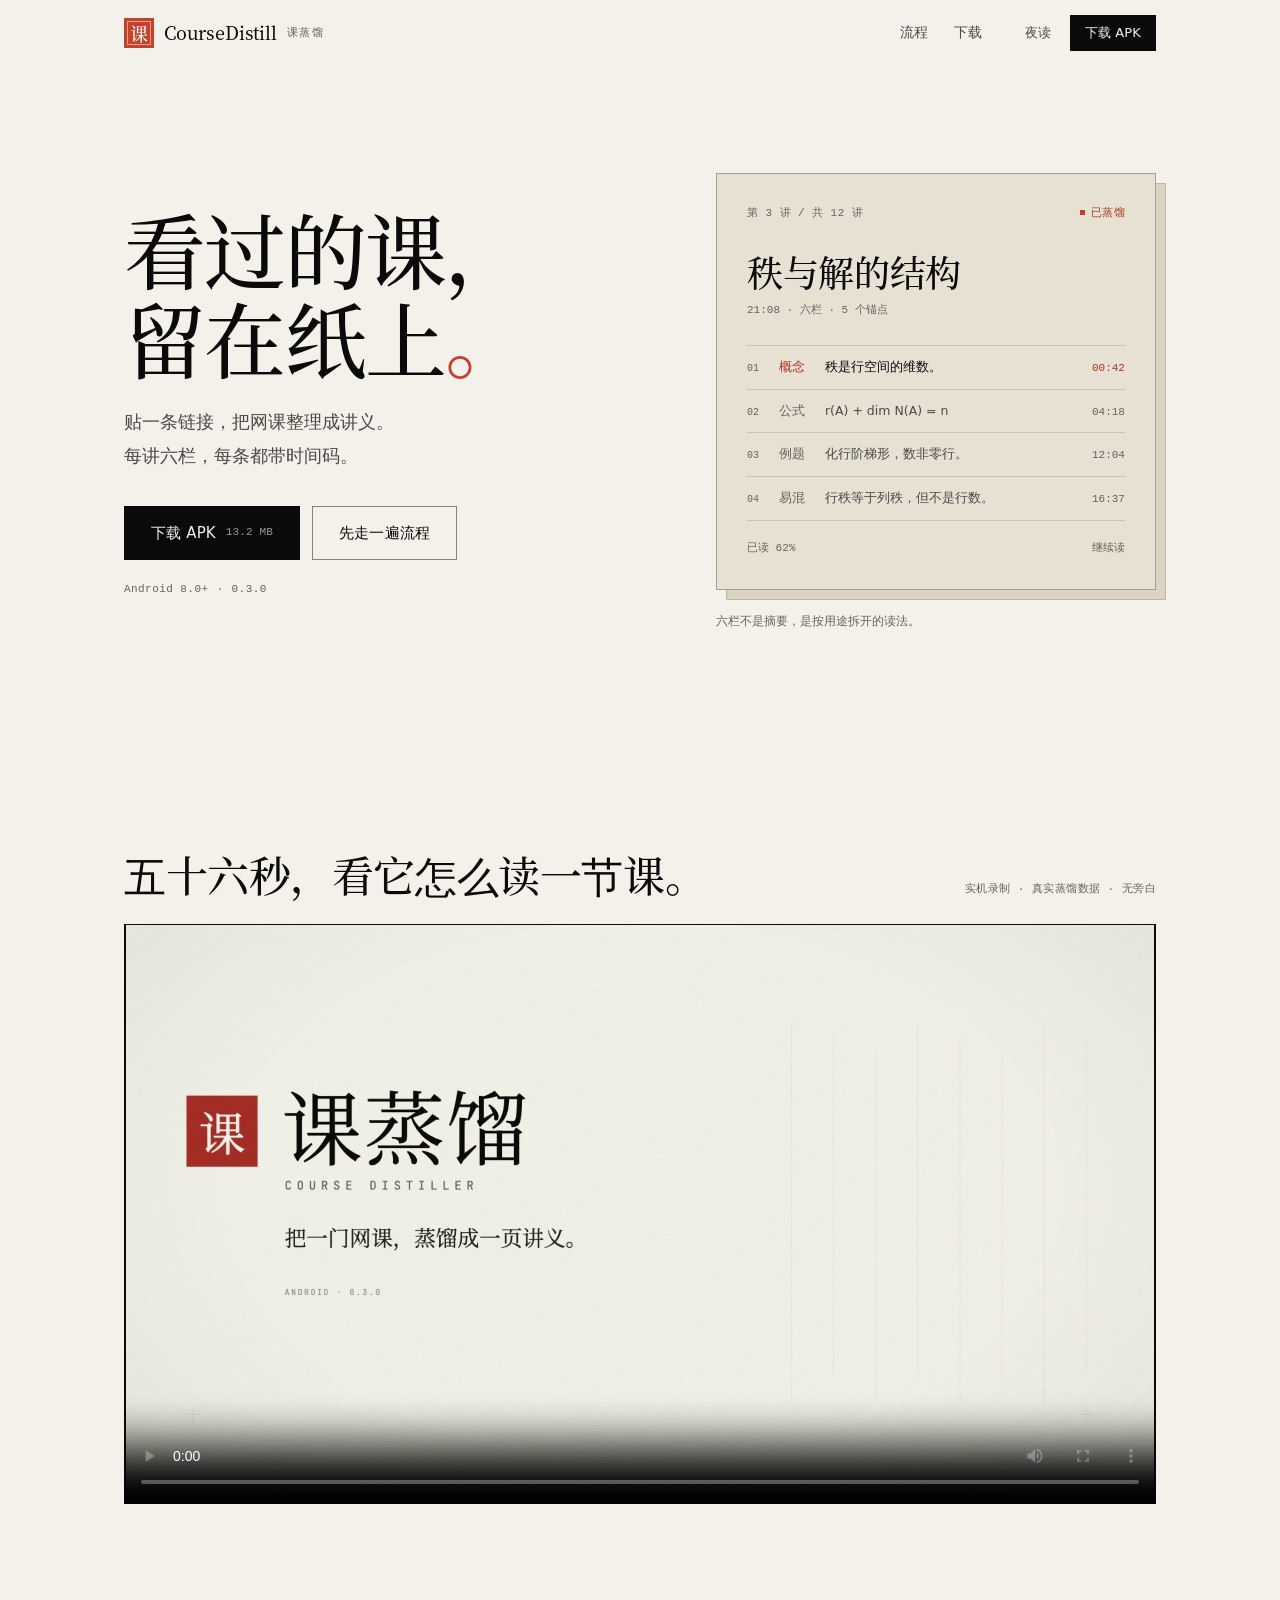
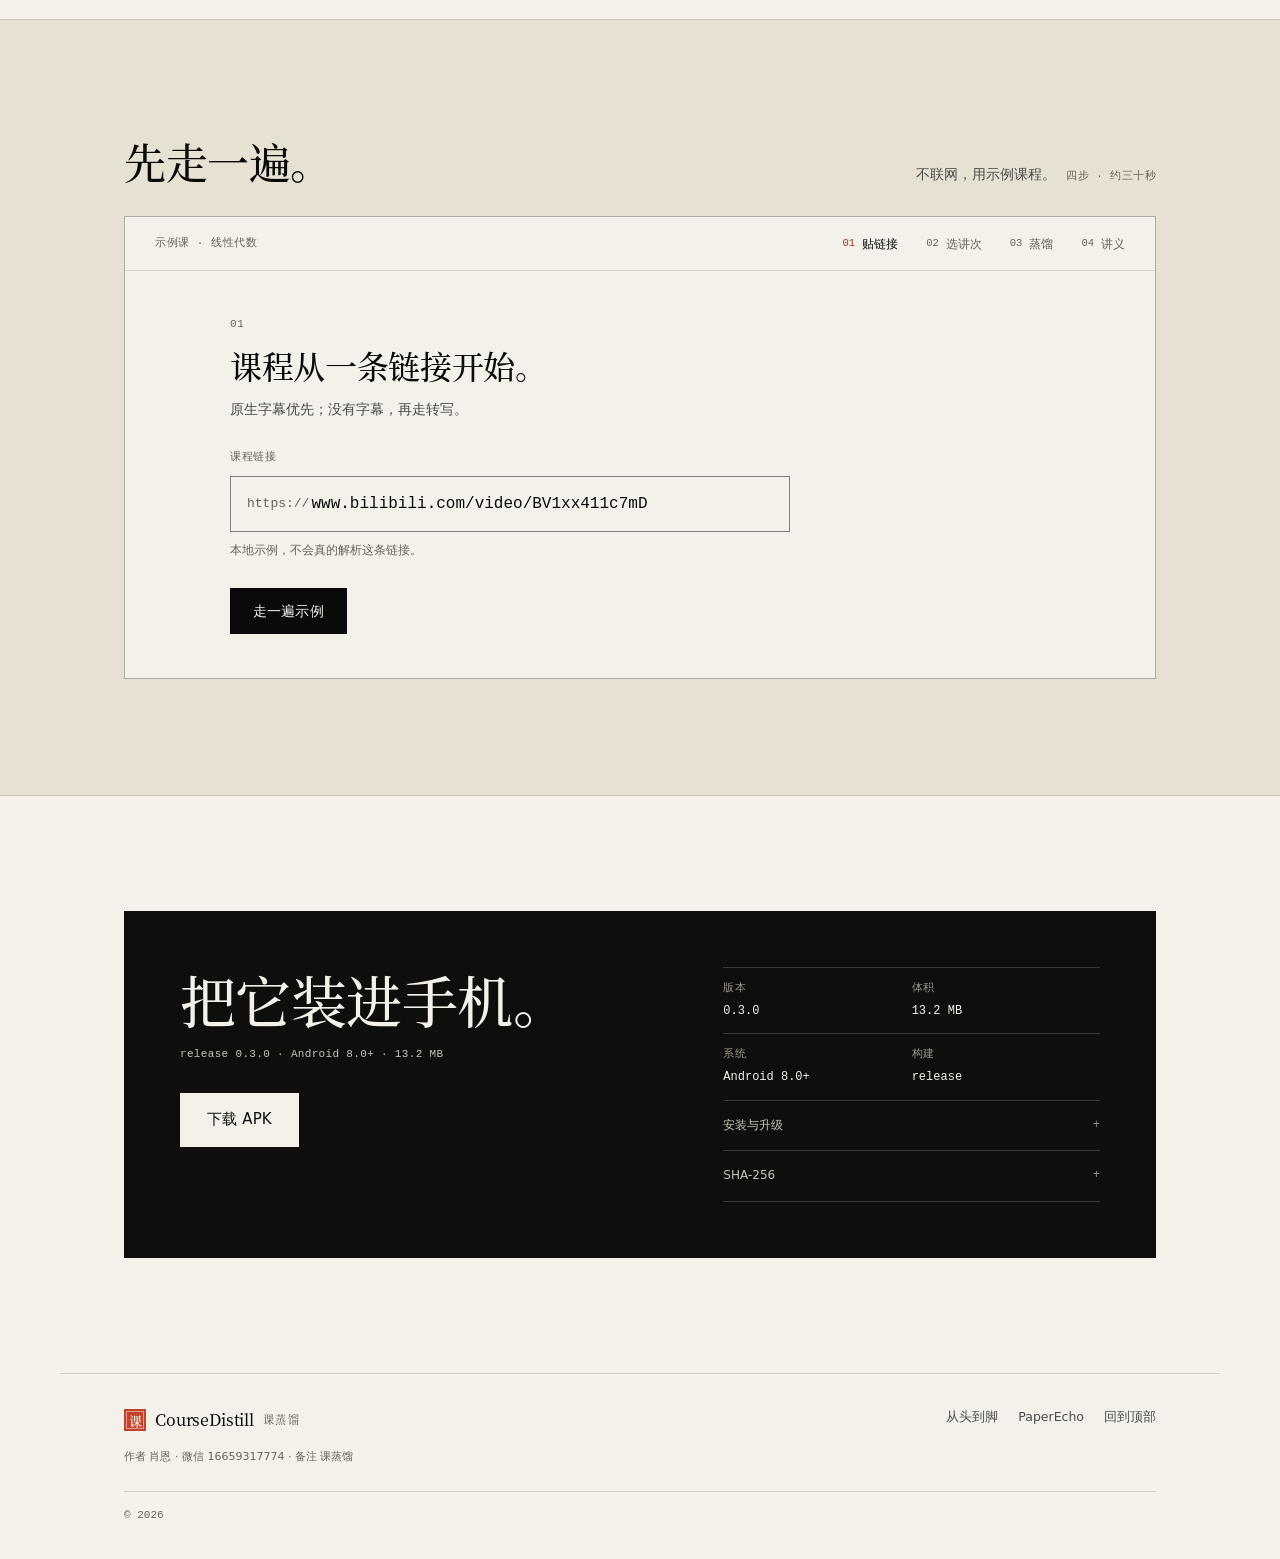
==== commit 367c6903: "首页接回宣传片：纸墨设计里补 <video> 区块与 og:video" ====
--- a/index.html
+++ b/index.html
@@ -17,6 +17,10 @@
 <meta property="og:image" content="https://dpenglish-com.github.io/keliuzheng-site/assets/og.png">
 <meta property="og:image:width" content="1200">
 <meta property="og:image:height" content="630">
+<meta property="og:video" content="https://dpenglish-com.github.io/keliuzheng-site/assets/film/promo-56s.mp4">
+<meta property="og:video:type" content="video/mp4">
+<meta property="og:video:width" content="1920">
+<meta property="og:video:height" content="1080">
 <meta property="og:locale" content="zh_CN">
 <meta name="twitter:card" content="summary_large_image">
 <script>
@@ -102,6 +106,17 @@
       </div>
       <figcaption>六栏不是摘要，是按用途拆开的读法。</figcaption>
     </figure>
+  </section>
+
+  <section class="film wrap" id="film" aria-label="产品宣传片">
+    <div class="film-head">
+      <h2>五十六秒，看它怎么读一节课。</h2>
+      <p class="mono">实机录制 · 真实蒸馏数据 · 无旁白</p>
+    </div>
+    <video class="film-video" controls playsinline preload="metadata" poster="assets/film/poster.jpg">
+      <source src="assets/film/promo-56s.mp4" type="video/mp4">
+      这段宣传片需要支持 HTML5 视频的浏览器观看。
+    </video>
   </section>
 
   <section class="flow-band" id="flow">
--- a/styles.css
+++ b/styles.css
@@ -502,6 +502,22 @@
 }
 @keyframes quote-in { from { opacity: 0; } to { opacity: 1; } }
 
+/* 宣传片 */
+.film { padding-block: var(--step); scroll-margin-top: 66px; }
+.film-head {
+  display: flex; align-items: baseline; justify-content: space-between;
+  gap: 12px 32px; flex-wrap: wrap; margin-bottom: 24px;
+}
+.film-head h2 {
+  font-family: var(--serif); font-weight: 400;
+  font-size: clamp(28px, 3.4vw, 42px); line-height: 1.2; letter-spacing: -.01em;
+}
+.film-head p { color: var(--ink-3); font-size: 11px; letter-spacing: .04em; }
+.film-video {
+  display: block; width: 100%; height: auto; aspect-ratio: 16 / 9;
+  background: #0A0A0A; border: 1px solid var(--hair);
+}
+
 /* 下载 */
 /* 只设 padding-block，左右内边距交给 .wrap，保证与正文列对齐 */
 .download { padding-block: var(--step); scroll-margin-top: 66px; }
@@ -605,6 +621,9 @@
   .hero-actions .btn { width: 100%; }
   .hero-sheet { max-width: none; }
   .sheet-wrap::before { inset: 7px -7px -7px 7px; }
+  .film { padding-block: 64px; scroll-margin-top: 60px; }
+  .film-head { display: block; margin-bottom: 18px; }
+  .film-head p { margin-top: 6px; }
   .flow-band { padding: 64px 0 72px; scroll-margin-top: 60px; }
   .flow-head { margin-bottom: 22px; }
   .app-bar { min-height: 50px; padding: 0 16px; }
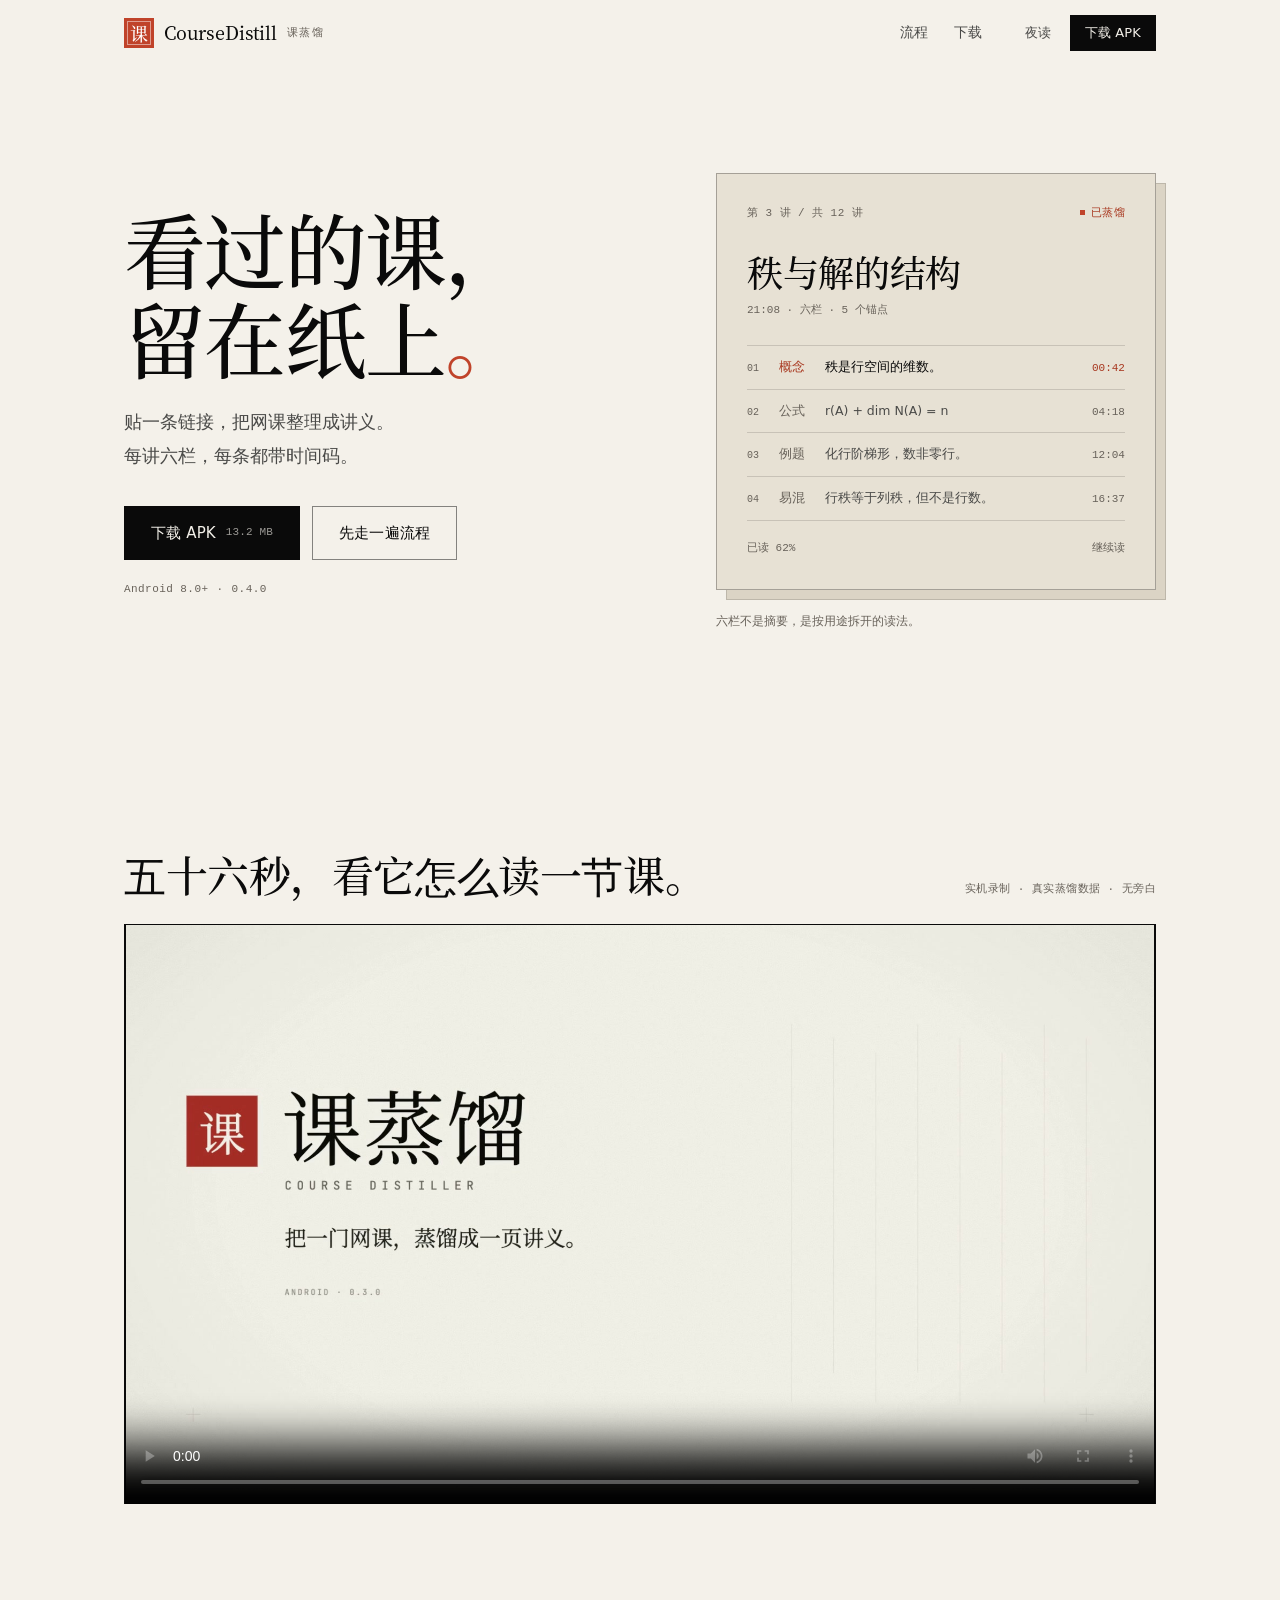
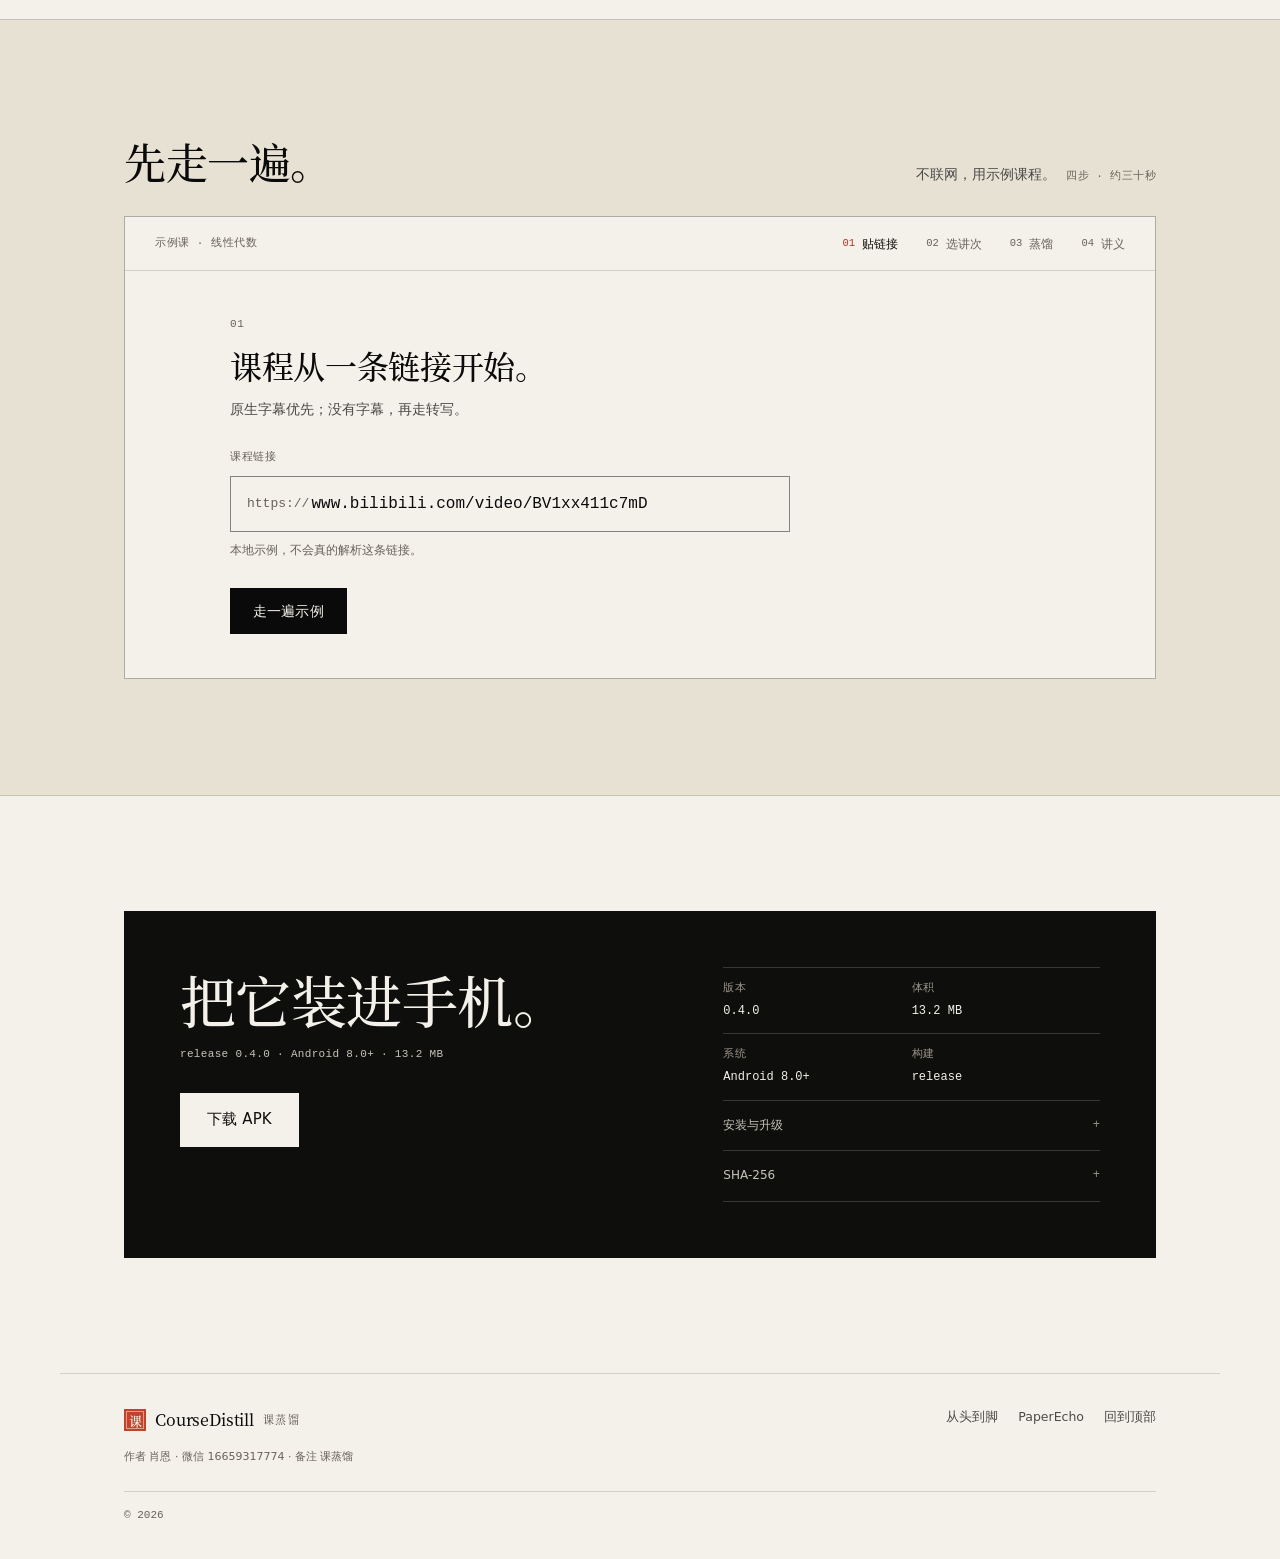
==== commit 54ee5781: "换包：0.4.0（注销账号、登录限流）；修脚本把体积写成 "13.2 MB MB"" ====
--- a/index.html
+++ b/index.html
@@ -17,6 +17,7 @@
 <meta property="og:image" content="https://dpenglish-com.github.io/keliuzheng-site/assets/og.png">
 <meta property="og:image:width" content="1200">
 <meta property="og:image:height" content="630">
+<meta property="og:image:alt" content="CourseDistill 课蒸馏 · 看过的课，留在纸上。">
 <meta property="og:video" content="https://dpenglish-com.github.io/keliuzheng-site/assets/film/promo-56s.mp4">
 <meta property="og:video:type" content="video/mp4">
 <meta property="og:video:width" content="1920">
@@ -45,7 +46,7 @@
   "name": "CourseDistill 课蒸馏",
   "applicationCategory": "EducationalApplication",
   "operatingSystem": "Android 8.0 及以上",
-  "softwareVersion": "0.3.0",
+  "softwareVersion": "0.4.0",
   "url": "https://dpenglish-com.github.io/keliuzheng-site/",
   "description": "把一门网课整理成可检索的讲义，一讲六栏，每条都带时间码。",
   "offers": { "@type": "Offer", "price": "0", "priceCurrency": "CNY" }
@@ -69,7 +70,7 @@
     </nav>
     <div class="head-actions">
       <button class="theme" id="theme-toggle" type="button">夜读</button>
-      <a class="btn btn-solid btn-small head-dl" href="downloads/Keliuzheng-0.3.0-release.apk" download>下载 APK</a>
+      <a class="btn btn-solid btn-small head-dl" href="downloads/Keliuzheng-0.4.0-release.apk" download>下载 APK</a>
     </div>
   </div>
 </header>
@@ -80,10 +81,10 @@
       <h1>看过的课，<br>留在纸上<span class="end">。</span></h1>
       <p class="hero-lead">贴一条链接，把网课整理成讲义。<br>每讲六栏，每条都带时间码。</p>
       <div class="hero-actions">
-        <a class="btn btn-solid btn-lg" href="downloads/Keliuzheng-0.3.0-release.apk" download>下载 APK<span class="btn-note">13.2 MB</span></a>
+        <a class="btn btn-solid btn-lg" href="downloads/Keliuzheng-0.4.0-release.apk" download>下载 APK<span class="btn-note">13.2 MB</span></a>
         <a class="btn btn-line btn-lg" href="#flow">先走一遍流程</a>
       </div>
-      <p class="hero-meta mono">Android 8.0+<span>·</span>0.3.0</p>
+      <p class="hero-meta mono">Android 8.0+<span>·</span>0.4.0</p>
     </div>
 
     <figure class="hero-sheet">
@@ -316,14 +317,14 @@
     <div class="download-card">
       <div class="download-main">
         <h2>把它装进手机。</h2>
-        <p class="download-sub mono">release 0.3.0 · Android 8.0+ · 13.2 MB</p>
+        <p class="download-sub mono">release 0.4.0 · Android 8.0+ · 13.2 MB</p>
         <div class="download-actions">
-          <a class="btn btn-paper btn-lg" href="downloads/Keliuzheng-0.3.0-release.apk" download>下载 APK</a>
+          <a class="btn btn-paper btn-lg" href="downloads/Keliuzheng-0.4.0-release.apk" download>下载 APK</a>
         </div>
       </div>
       <div class="download-side">
         <dl class="download-facts">
-          <div><dt>版本</dt><dd>0.3.0</dd></div>
+          <div><dt>版本</dt><dd>0.4.0</dd></div>
           <div><dt>体积</dt><dd>13.2 MB</dd></div>
           <div><dt>系统</dt><dd>Android 8.0+</dd></div>
           <div><dt>构建</dt><dd>release</dd></div>
@@ -338,7 +339,7 @@
         </details>
         <details class="fold">
           <summary>SHA-256</summary>
-          <code id="sha">c7a06d718fb30bafcba0e6e6f67def2c9f37c192f16b41f948a894933602aa70</code>
+          <code id="sha">a6b0000abd44125f9b67c6ae9b17c41e4906c319726d3221e0d5902c246af07f</code>
           <button class="text-btn copy-btn" id="copy-sha" type="button">复制校验值</button>
         </details>
       </div>
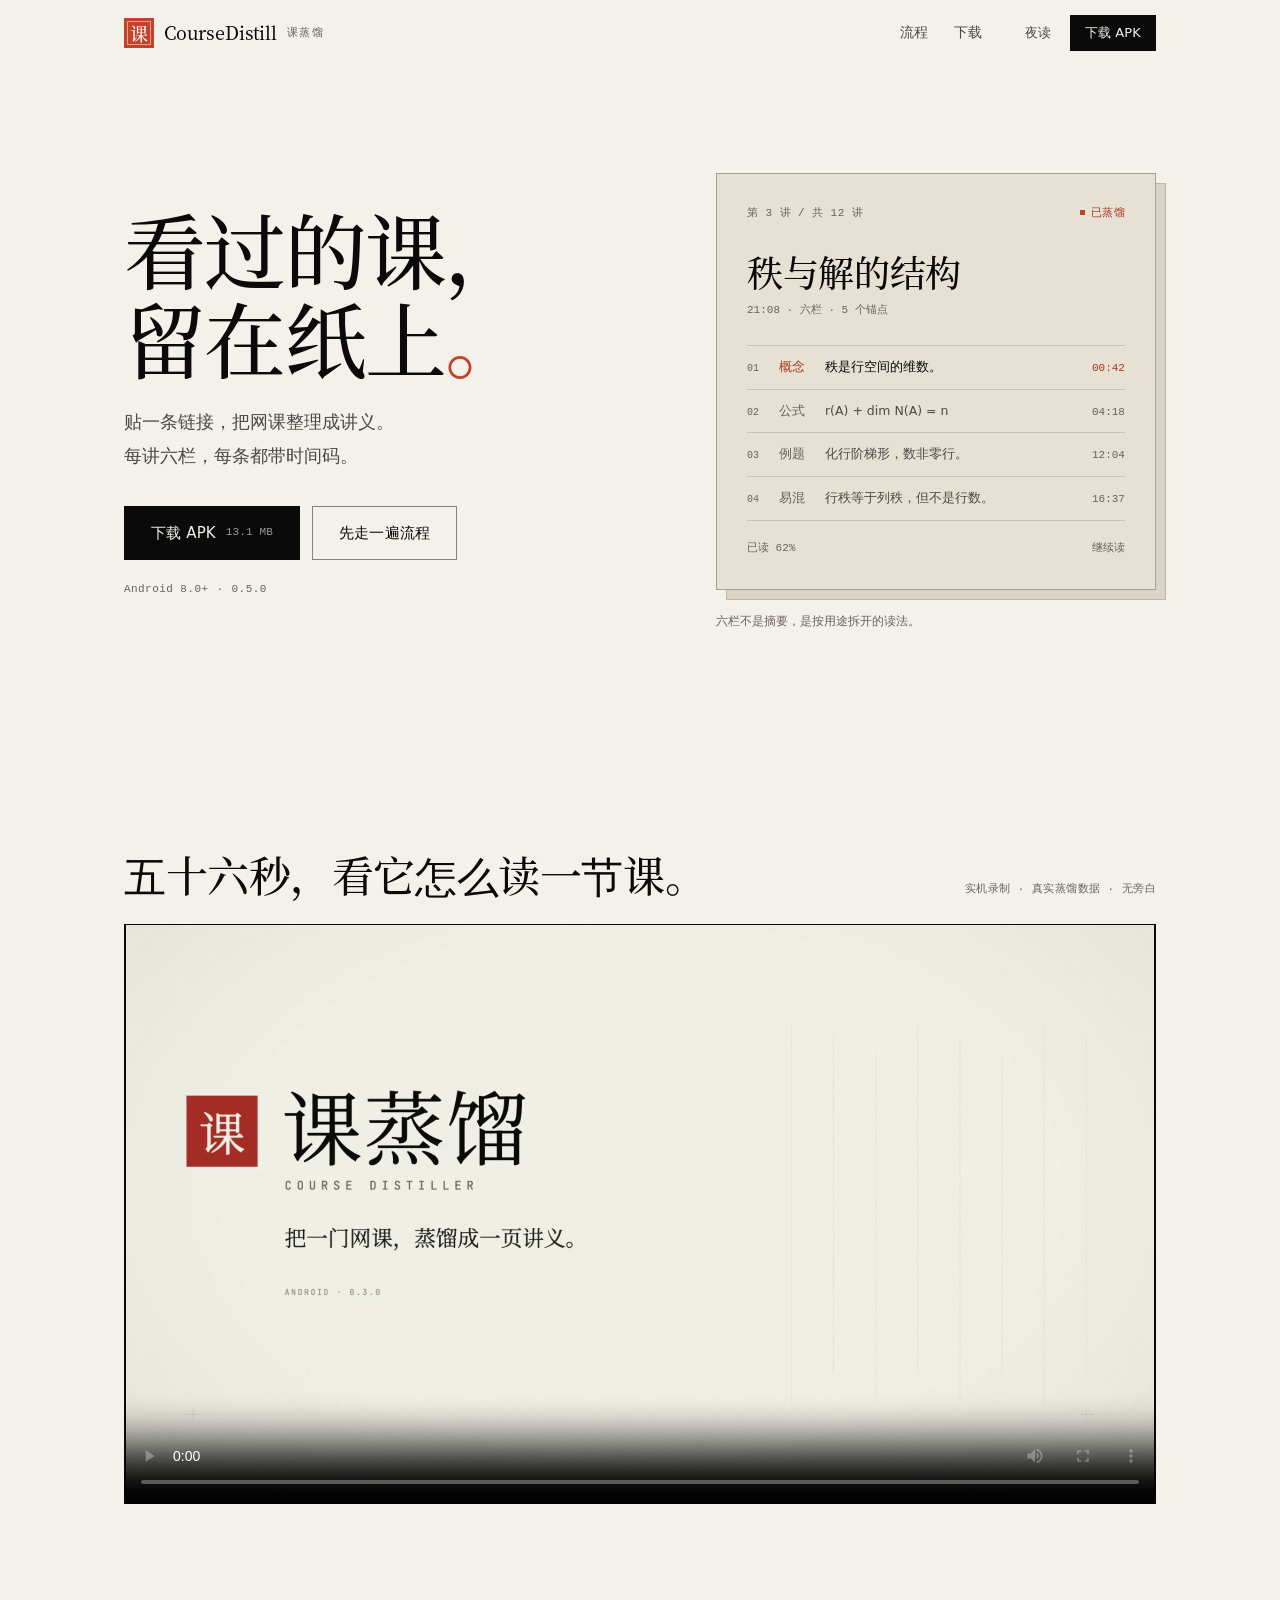
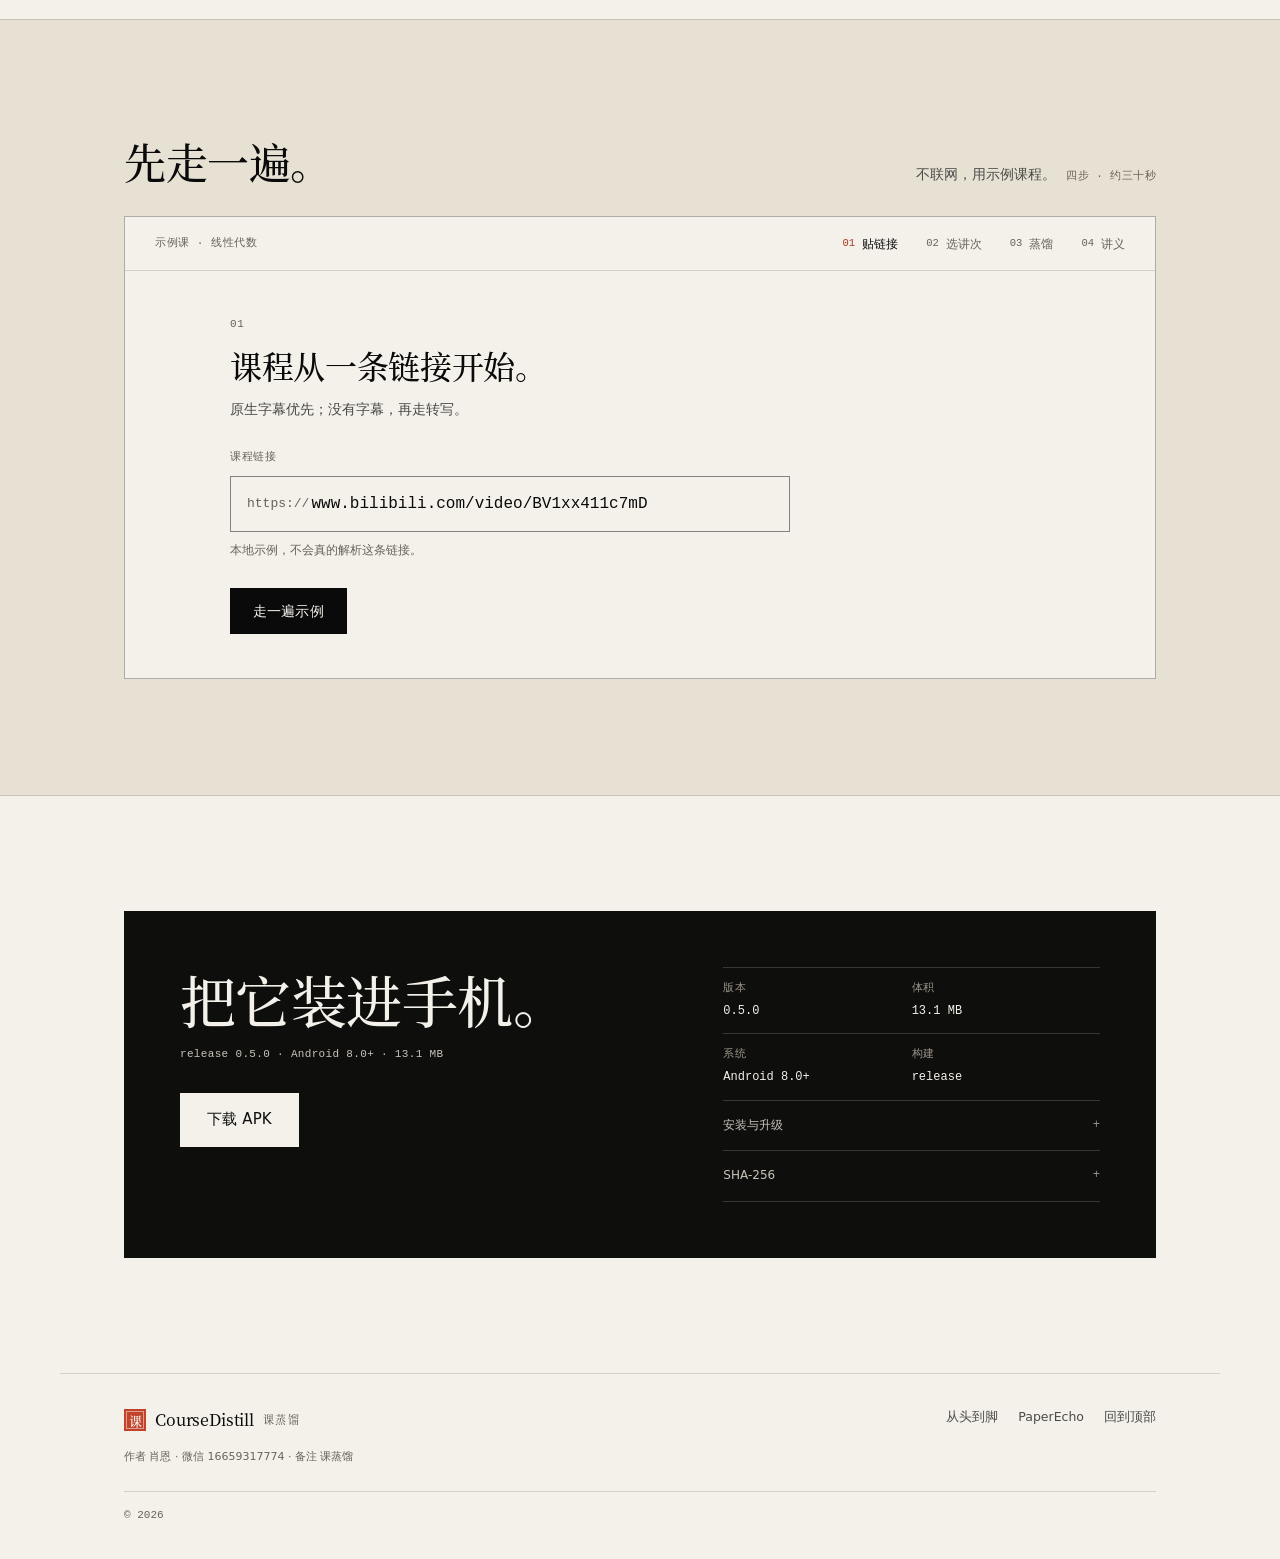
==== commit 349eedf1: "换包：v0.5.0" ====
--- a/index.html
+++ b/index.html
@@ -46,7 +46,7 @@
   "name": "CourseDistill 课蒸馏",
   "applicationCategory": "EducationalApplication",
   "operatingSystem": "Android 8.0 及以上",
-  "softwareVersion": "0.4.0",
+  "softwareVersion": "0.5.0",
   "url": "https://dpenglish-com.github.io/keliuzheng-site/",
   "description": "把一门网课整理成可检索的讲义，一讲六栏，每条都带时间码。",
   "offers": { "@type": "Offer", "price": "0", "priceCurrency": "CNY" }
@@ -70,7 +70,7 @@
     </nav>
     <div class="head-actions">
       <button class="theme" id="theme-toggle" type="button">夜读</button>
-      <a class="btn btn-solid btn-small head-dl" href="downloads/Keliuzheng-0.4.0-release.apk" download>下载 APK</a>
+      <a class="btn btn-solid btn-small head-dl" href="downloads/Keliuzheng-0.5.0-release.apk" download>下载 APK</a>
     </div>
   </div>
 </header>
@@ -81,10 +81,10 @@
       <h1>看过的课，<br>留在纸上<span class="end">。</span></h1>
       <p class="hero-lead">贴一条链接，把网课整理成讲义。<br>每讲六栏，每条都带时间码。</p>
       <div class="hero-actions">
-        <a class="btn btn-solid btn-lg" href="downloads/Keliuzheng-0.4.0-release.apk" download>下载 APK<span class="btn-note">13.2 MB</span></a>
+        <a class="btn btn-solid btn-lg" href="downloads/Keliuzheng-0.5.0-release.apk" download>下载 APK<span class="btn-note">13.1 MB</span></a>
         <a class="btn btn-line btn-lg" href="#flow">先走一遍流程</a>
       </div>
-      <p class="hero-meta mono">Android 8.0+<span>·</span>0.4.0</p>
+      <p class="hero-meta mono">Android 8.0+<span>·</span>0.5.0</p>
     </div>
 
     <figure class="hero-sheet">
@@ -317,15 +317,15 @@
     <div class="download-card">
       <div class="download-main">
         <h2>把它装进手机。</h2>
-        <p class="download-sub mono">release 0.4.0 · Android 8.0+ · 13.2 MB</p>
+        <p class="download-sub mono">release 0.5.0 · Android 8.0+ · 13.1 MB</p>
         <div class="download-actions">
-          <a class="btn btn-paper btn-lg" href="downloads/Keliuzheng-0.4.0-release.apk" download>下载 APK</a>
+          <a class="btn btn-paper btn-lg" href="downloads/Keliuzheng-0.5.0-release.apk" download>下载 APK</a>
         </div>
       </div>
       <div class="download-side">
         <dl class="download-facts">
-          <div><dt>版本</dt><dd>0.4.0</dd></div>
-          <div><dt>体积</dt><dd>13.2 MB</dd></div>
+          <div><dt>版本</dt><dd>0.5.0</dd></div>
+          <div><dt>体积</dt><dd>13.1 MB</dd></div>
           <div><dt>系统</dt><dd>Android 8.0+</dd></div>
           <div><dt>构建</dt><dd>release</dd></div>
         </dl>
@@ -339,7 +339,7 @@
         </details>
         <details class="fold">
           <summary>SHA-256</summary>
-          <code id="sha">a6b0000abd44125f9b67c6ae9b17c41e4906c319726d3221e0d5902c246af07f</code>
+          <code id="sha">0d43700f52a7b4ca95cf8615739e2bee17c4457e355d523ae375ab6f998e3d0d</code>
           <button class="text-btn copy-btn" id="copy-sha" type="button">复制校验值</button>
         </details>
       </div>
